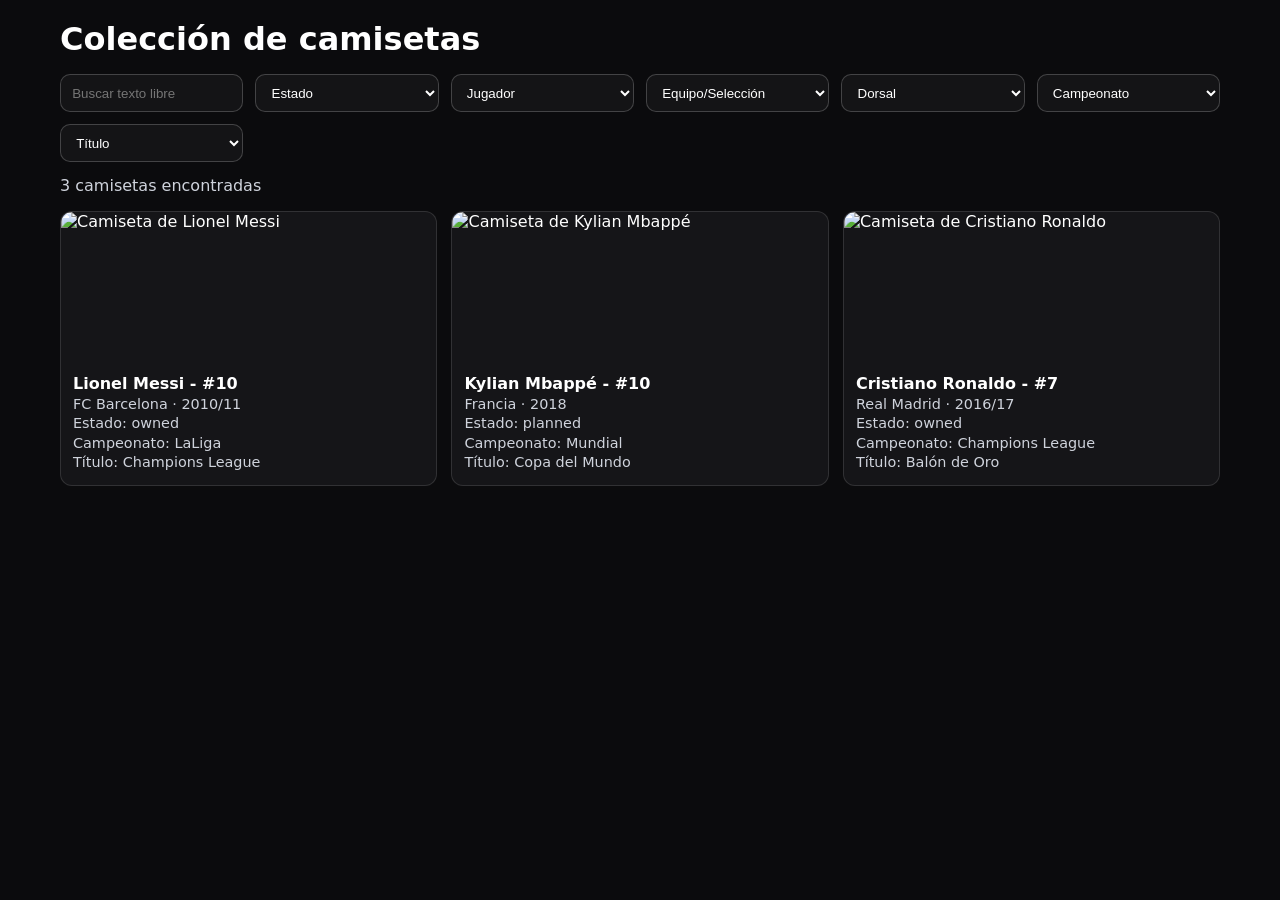
==== index.html @ ffc30d77 "Implementar filtros dinámicos de camisetas en la vista principal" ====
<!doctype html>
<html lang="es">
  <head>
    <meta charset="UTF-8" />
    <meta name="viewport" content="width=device-width, initial-scale=1.0" />
    <title>Colección de camisetas</title>
    <style>
      :root {
        color-scheme: dark;
      }

      * {
        box-sizing: border-box;
      }

      body {
        margin: 0;
        background: #0b0b0d;
        color: #fff;
        font-family: system-ui, -apple-system, BlinkMacSystemFont, "Segoe UI", sans-serif;
      }

      .container {
        max-width: 1200px;
        margin: 0 auto;
        padding: 1.25rem;
      }

      h1 {
        margin: 0 0 1rem;
      }

      .filters {
        display: grid;
        grid-template-columns: repeat(auto-fit, minmax(170px, 1fr));
        gap: 0.75rem;
        margin-bottom: 0.85rem;
      }

      input,
      select {
        width: 100%;
        border: 1px solid rgba(255, 255, 255, 0.2);
        border-radius: 10px;
        padding: 0.6rem 0.7rem;
        background: #141416;
        color: #fff;
      }

      .result-count {
        margin: 0 0 1rem;
        color: #cfd3dc;
      }

      .grid {
        display: grid;
        gap: 0.9rem;
        grid-template-columns: repeat(auto-fit, minmax(220px, 1fr));
      }

      .card {
        background: #151518;
        border: 1px solid rgba(255, 255, 255, 0.12);
        border-radius: 12px;
        overflow: hidden;
      }

      .card img {
        width: 100%;
        height: 150px;
        object-fit: cover;
        display: block;
      }

      .card-content {
        padding: 0.75rem;
      }

      .meta {
        margin: 0.2rem 0;
        color: #cfd3dc;
        font-size: 0.9rem;
      }
    </style>
  </head>
  <body>
    <main class="container">
      <h1>Colección de camisetas</h1>
      <section id="filters" class="filters" aria-label="Filtros de camisetas"></section>
      <p id="result-count" class="result-count">0 camisetas encontradas</p>
      <section id="cards-grid" class="grid" aria-live="polite"></section>
    </main>

    <script>
      const cards = [
        {
          id: "1",
          image: "https://images.unsplash.com/photo-1574629810360-7efbbe195018?auto=format&fit=crop&w=900&q=80",
          player: "Lionel Messi",
          team: "FC Barcelona",
          number: "10",
          championship: "LaLiga",
          title: "Champions League",
          status: "owned",
          season: "2010/11",
        },
        {
          id: "2",
          image: "https://images.unsplash.com/photo-1431324155629-1a6deb1dec8d?auto=format&fit=crop&w=900&q=80",
          player: "Kylian Mbappé",
          team: "Francia",
          number: "10",
          championship: "Mundial",
          title: "Copa del Mundo",
          status: "planned",
          season: "2018",
        },
        {
          id: "3",
          image: "https://images.unsplash.com/photo-1522778119026-d647f0596c20?auto=format&fit=crop&w=900&q=80",
          player: "Cristiano Ronaldo",
          team: "Real Madrid",
          number: "7",
          championship: "Champions League",
          title: "Balón de Oro",
          status: "owned",
          season: "2016/17",
        },
      ];

      const state = {
        filters: {
          query: "",
          status: "",
          player: "",
          team: "",
          number: "",
          championship: "",
          title: "",
        },
      };

      const filtersContainer = document.getElementById("filters");
      const cardsGrid = document.getElementById("cards-grid");
      const resultCount = document.getElementById("result-count");

      const uniqueOptions = (items, key) => [...new Set(items.map((item) => item[key]).filter(Boolean))].sort();

      const makeSelect = (id, label, options) => {
        const select = document.createElement("select");
        select.id = id;
        select.setAttribute("aria-label", label);
        select.innerHTML = `<option value="">${label}</option>${options
          .map((option) => `<option value="${option}">${option}</option>`)
          .join("")}`;
        return select;
      };

      const renderFilterControls = () => {
        filtersContainer.innerHTML = "";

        const searchInput = document.createElement("input");
        searchInput.type = "search";
        searchInput.id = "query-filter";
        searchInput.placeholder = "Buscar texto libre";
        searchInput.setAttribute("aria-label", "Buscar texto libre");
        filtersContainer.appendChild(searchInput);

        filtersContainer.appendChild(makeSelect("status-filter", "Estado", ["owned", "planned"]));
        filtersContainer.appendChild(makeSelect("player-filter", "Jugador", uniqueOptions(cards, "player")));
        filtersContainer.appendChild(makeSelect("team-filter", "Equipo/Selección", uniqueOptions(cards, "team")));
        filtersContainer.appendChild(makeSelect("number-filter", "Dorsal", uniqueOptions(cards, "number")));
        filtersContainer.appendChild(makeSelect("championship-filter", "Campeonato", uniqueOptions(cards, "championship")));
        filtersContainer.appendChild(makeSelect("title-filter", "Título", uniqueOptions(cards, "title")));

        const listeners = [
          ["query-filter", "query", "input"],
          ["status-filter", "status", "change"],
          ["player-filter", "player", "change"],
          ["team-filter", "team", "change"],
          ["number-filter", "number", "change"],
          ["championship-filter", "championship", "change"],
          ["title-filter", "title", "change"],
        ];

        listeners.forEach(([id, field, event]) => {
          document.getElementById(id).addEventListener(event, (e) => {
            state.filters[field] = e.target.value.trim();
            updateView();
          });
        });
      };

      const applyFilters = (allCards, filters) => {
        const query = filters.query.toLowerCase();

        return allCards.filter((card) => {
          const freeTextMatch =
            !query ||
            [card.player, card.team, card.number, card.championship, card.title, card.season]
              .join(" ")
              .toLowerCase()
              .includes(query);

          return (
            freeTextMatch &&
            (!filters.status || card.status === filters.status) &&
            (!filters.player || card.player === filters.player) &&
            (!filters.team || card.team === filters.team) &&
            (!filters.number || card.number === filters.number) &&
            (!filters.championship || card.championship === filters.championship) &&
            (!filters.title || card.title === filters.title)
          );
        });
      };

      const renderCards = (items) => {
        cardsGrid.innerHTML = items
          .map(
            (card) => `
            <article class="card">
              <img src="${card.image}" alt="Camiseta de ${card.player}" loading="lazy" />
              <div class="card-content">
                <strong>${card.player} - #${card.number}</strong>
                <p class="meta">${card.team} · ${card.season}</p>
                <p class="meta">Estado: ${card.status}</p>
                <p class="meta">Campeonato: ${card.championship}</p>
                <p class="meta">Título: ${card.title}</p>
              </div>
            </article>
          `
          )
          .join("");
      };

      const updateView = () => {
        const filtered = applyFilters(cards, state.filters);
        renderCards(filtered);
        resultCount.textContent = `${filtered.length} camisetas encontradas`;
      };

      renderFilterControls();
      updateView();
    </script>
  </body>
</html>
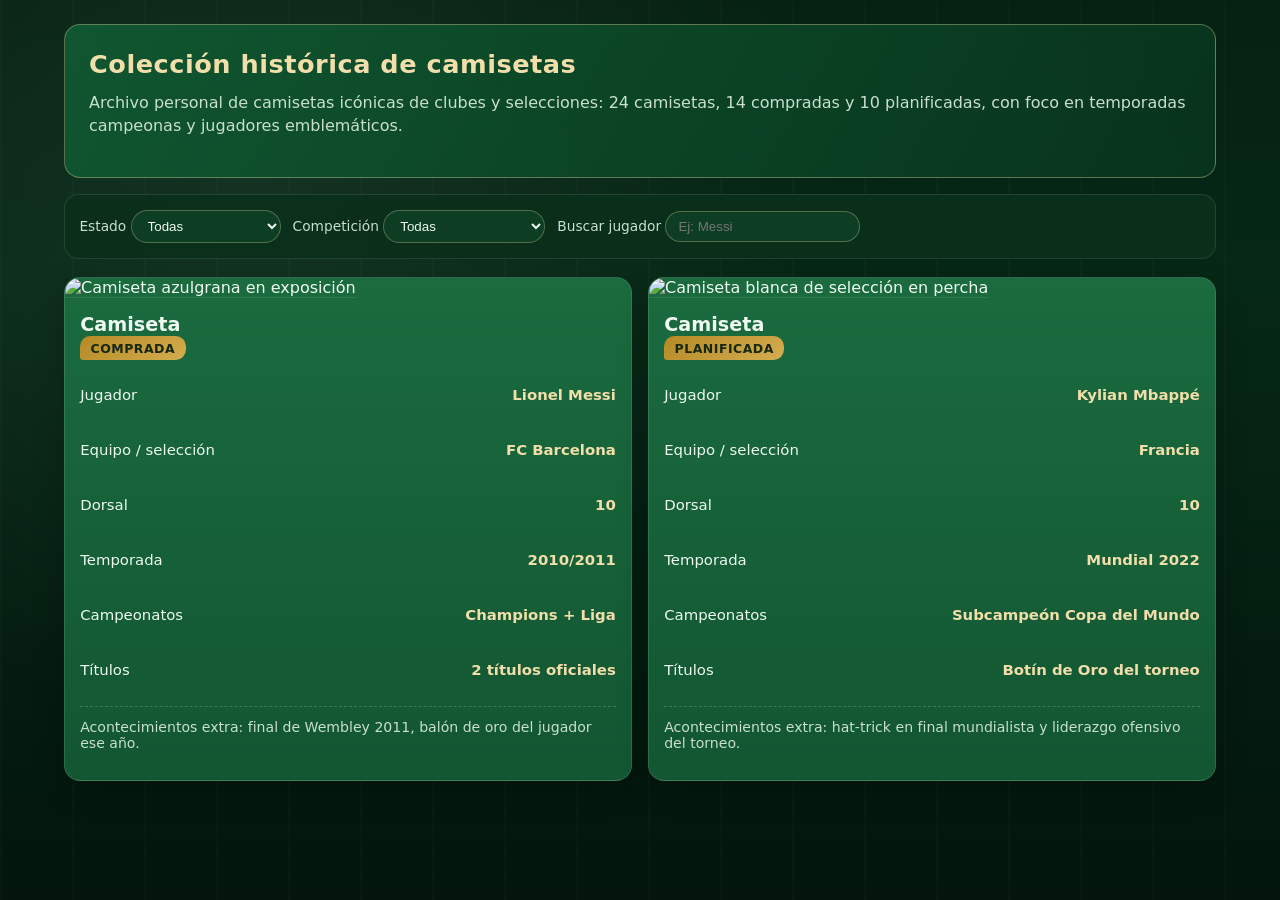
==== commit aa87abeb: "Merge branch 'main' into codex/add-filter-state-and-functionality" ====
--- a/index.html
+++ b/index.html
@@ -7,6 +7,14 @@
     <style>
       :root {
         color-scheme: dark;
+        --bg: #062816;
+        --bg-soft: #0d3d23;
+        --card: #125632;
+        --card-soft: #1b6b3f;
+        --text: #eefaf2;
+        --muted: #c9dfcf;
+        --gold: #d4ad4f;
+        --gold-soft: #f1deaa;
       }
 
       * {
@@ -15,232 +23,217 @@
 
       body {
         margin: 0;
-        background: #0b0b0d;
-        color: #fff;
-        font-family: system-ui, -apple-system, BlinkMacSystemFont, "Segoe UI", sans-serif;
-      }
-
-      .container {
+        min-height: 100vh;
+        font-family: "Segoe UI", system-ui, sans-serif;
+        color: var(--text);
+        background:
+          radial-gradient(circle at 20% 20%, rgba(255, 255, 255, 0.06), transparent 45%),
+          repeating-linear-gradient(
+            90deg,
+            rgba(255, 255, 255, 0.02),
+            rgba(255, 255, 255, 0.02) 2px,
+            transparent 2px,
+            transparent 72px
+          ),
+          linear-gradient(180deg, #052112 0%, var(--bg) 32%, #03150c 100%);
+      }
+
+      .app {
         max-width: 1200px;
         margin: 0 auto;
-        padding: 1.25rem;
+        padding: 1.5rem;
+      }
+
+      .app-header {
+        background: linear-gradient(120deg, rgba(16, 90, 50, 0.92), rgba(8, 52, 28, 0.95));
+        border: 1px solid rgba(241, 222, 170, 0.35);
+        border-radius: 1rem;
+        padding: 1.5rem;
+        margin-bottom: 1rem;
       }
 
       h1 {
-        margin: 0 0 1rem;
+        margin: 0;
+        font-size: clamp(1.5rem, 2vw, 2.1rem);
+        color: var(--gold-soft);
+        letter-spacing: 0.02em;
+      }
+
+      .resume {
+        margin-top: 0.75rem;
+        color: var(--muted);
+        line-height: 1.45;
       }
 
       .filters {
+        display: flex;
+        flex-wrap: wrap;
+        gap: 0.75rem;
+        align-items: center;
+        background: rgba(10, 47, 27, 0.92);
+        border: 1px solid rgba(255, 255, 255, 0.1);
+        border-radius: 0.9rem;
+        padding: 0.9rem;
+        margin-bottom: 1.15rem;
+      }
+
+      .filters label {
+        font-size: 0.86rem;
+        color: var(--muted);
+      }
+
+      .filters select,
+      .filters input {
+        border: 1px solid rgba(241, 222, 170, 0.3);
+        background: var(--bg-soft);
+        color: var(--text);
+        border-radius: 999px;
+        padding: 0.45rem 0.75rem;
+        min-width: 150px;
+      }
+
+      .cards {
         display: grid;
-        grid-template-columns: repeat(auto-fit, minmax(170px, 1fr));
-        gap: 0.75rem;
-        margin-bottom: 0.85rem;
-      }
-
-      input,
-      select {
-        width: 100%;
-        border: 1px solid rgba(255, 255, 255, 0.2);
-        border-radius: 10px;
-        padding: 0.6rem 0.7rem;
-        background: #141416;
-        color: #fff;
-      }
-
-      .result-count {
-        margin: 0 0 1rem;
-        color: #cfd3dc;
-      }
-
-      .grid {
-        display: grid;
-        gap: 0.9rem;
-        grid-template-columns: repeat(auto-fit, minmax(220px, 1fr));
+        gap: 1rem;
+        grid-template-columns: repeat(auto-fit, minmax(260px, 1fr));
       }
 
       .card {
-        background: #151518;
+        background: linear-gradient(180deg, var(--card-soft), var(--card));
         border: 1px solid rgba(255, 255, 255, 0.12);
-        border-radius: 12px;
+        border-radius: 1rem;
         overflow: hidden;
+        box-shadow: 0 10px 30px rgba(0, 0, 0, 0.22);
       }
 
       .card img {
         width: 100%;
-        height: 150px;
+        aspect-ratio: 4 / 3;
         object-fit: cover;
-        display: block;
-      }
-
-      .card-content {
-        padding: 0.75rem;
+        border-bottom: 1px solid rgba(255, 255, 255, 0.1);
+      }
+
+      .card-body {
+        padding: 0.95rem;
+      }
+
+      .card h2 {
+        margin: 0;
+        font-size: 1.2rem;
       }
 
       .meta {
-        margin: 0.2rem 0;
-        color: #cfd3dc;
-        font-size: 0.9rem;
+        margin-top: 0.7rem;
+        display: grid;
+        gap: 0.45rem;
+      }
+
+      .line {
+        display: flex;
+        justify-content: space-between;
+        gap: 0.8rem;
+        font-size: 0.93rem;
+      }
+
+      .line strong {
+        color: var(--gold-soft);
+        font-weight: 700;
+      }
+
+      .shield {
+        display: inline-block;
+        padding: 0.28rem 0.65rem;
+        border-radius: 0.65rem 0.65rem 0.65rem 0.2rem;
+        background: linear-gradient(145deg, #b58a26, var(--gold));
+        color: #162712;
+        font-size: 0.78rem;
+        font-weight: 700;
+        text-transform: uppercase;
+        letter-spacing: 0.04em;
+      }
+
+      .events {
+        margin-top: 0.8rem;
+        padding-top: 0.7rem;
+        border-top: 1px dashed rgba(255, 255, 255, 0.18);
+        color: var(--muted);
+        font-size: 0.88rem;
       }
     </style>
   </head>
   <body>
-    <main class="container">
-      <h1>Colección de camisetas</h1>
-      <section id="filters" class="filters" aria-label="Filtros de camisetas"></section>
-      <p id="result-count" class="result-count">0 camisetas encontradas</p>
-      <section id="cards-grid" class="grid" aria-live="polite"></section>
+    <main class="app" aria-label="Aplicación de colección de camisetas">
+      <header class="app-header">
+        <h1>Colección histórica de camisetas</h1>
+        <p class="resume">
+          Archivo personal de camisetas icónicas de clubes y selecciones: 24 camisetas, 14 compradas y 10 planificadas,
+          con foco en temporadas campeonas y jugadores emblemáticos.
+        </p>
+      </header>
+
+      <section class="filters" aria-label="Barra de filtros de camisetas">
+        <label>
+          Estado
+          <select aria-label="Filtrar por estado de compra">
+            <option>Todas</option>
+            <option>Comprada</option>
+            <option>Planificada</option>
+          </select>
+        </label>
+        <label>
+          Competición
+          <select aria-label="Filtrar por competición">
+            <option>Todas</option>
+            <option>Champions League</option>
+            <option>Copa del Mundo</option>
+            <option>Liga local</option>
+          </select>
+        </label>
+        <label>
+          Buscar jugador
+          <input type="search" placeholder="Ej: Messi" aria-label="Buscar camiseta por jugador" />
+        </label>
+      </section>
+
+      <section class="cards" aria-label="Grid de tarjetas de camisetas">
+        <article class="card" aria-label="Tarjeta de camiseta de Lionel Messi">
+          <img src="https://images.unsplash.com/photo-1517466787929-bc90951d0974?auto=format&fit=crop&w=1200&q=80" alt="Camiseta azulgrana en exposición" />
+          <div class="card-body">
+            <header>
+              <h2>Camiseta</h2>
+              <span class="shield">Comprada</span>
+            </header>
+            <div class="meta">
+              <p class="line"><span>Jugador</span><strong>Lionel Messi</strong></p>
+              <p class="line"><span>Equipo / selección</span><strong>FC Barcelona</strong></p>
+              <p class="line"><span>Dorsal</span><strong>10</strong></p>
+              <p class="line"><span>Temporada</span><strong>2010/2011</strong></p>
+              <p class="line"><span>Campeonatos</span><strong>Champions + Liga</strong></p>
+              <p class="line"><span>Títulos</span><strong>2 títulos oficiales</strong></p>
+            </div>
+            <p class="events">Acontecimientos extra: final de Wembley 2011, balón de oro del jugador ese año.</p>
+          </div>
+        </article>
+
+        <article class="card" aria-label="Tarjeta de camiseta de Kylian Mbappé">
+          <img src="https://images.unsplash.com/photo-1552667466-07770ae110d0?auto=format&fit=crop&w=1200&q=80" alt="Camiseta blanca de selección en percha" />
+          <div class="card-body">
+            <header>
+              <h2>Camiseta</h2>
+              <span class="shield">Planificada</span>
+            </header>
+            <div class="meta">
+              <p class="line"><span>Jugador</span><strong>Kylian Mbappé</strong></p>
+              <p class="line"><span>Equipo / selección</span><strong>Francia</strong></p>
+              <p class="line"><span>Dorsal</span><strong>10</strong></p>
+              <p class="line"><span>Temporada</span><strong>Mundial 2022</strong></p>
+              <p class="line"><span>Campeonatos</span><strong>Subcampeón Copa del Mundo</strong></p>
+              <p class="line"><span>Títulos</span><strong>Botín de Oro del torneo</strong></p>
+            </div>
+            <p class="events">Acontecimientos extra: hat-trick en final mundialista y liderazgo ofensivo del torneo.</p>
+          </div>
+        </article>
+      </section>
     </main>
-
-    <script>
-      const cards = [
-        {
-          id: "1",
-          image: "https://images.unsplash.com/photo-1574629810360-7efbbe195018?auto=format&fit=crop&w=900&q=80",
-          player: "Lionel Messi",
-          team: "FC Barcelona",
-          number: "10",
-          championship: "LaLiga",
-          title: "Champions League",
-          status: "owned",
-          season: "2010/11",
-        },
-        {
-          id: "2",
-          image: "https://images.unsplash.com/photo-1431324155629-1a6deb1dec8d?auto=format&fit=crop&w=900&q=80",
-          player: "Kylian Mbappé",
-          team: "Francia",
-          number: "10",
-          championship: "Mundial",
-          title: "Copa del Mundo",
-          status: "planned",
-          season: "2018",
-        },
-        {
-          id: "3",
-          image: "https://images.unsplash.com/photo-1522778119026-d647f0596c20?auto=format&fit=crop&w=900&q=80",
-          player: "Cristiano Ronaldo",
-          team: "Real Madrid",
-          number: "7",
-          championship: "Champions League",
-          title: "Balón de Oro",
-          status: "owned",
-          season: "2016/17",
-        },
-      ];
-
-      const state = {
-        filters: {
-          query: "",
-          status: "",
-          player: "",
-          team: "",
-          number: "",
-          championship: "",
-          title: "",
-        },
-      };
-
-      const filtersContainer = document.getElementById("filters");
-      const cardsGrid = document.getElementById("cards-grid");
-      const resultCount = document.getElementById("result-count");
-
-      const uniqueOptions = (items, key) => [...new Set(items.map((item) => item[key]).filter(Boolean))].sort();
-
-      const makeSelect = (id, label, options) => {
-        const select = document.createElement("select");
-        select.id = id;
-        select.setAttribute("aria-label", label);
-        select.innerHTML = `<option value="">${label}</option>${options
-          .map((option) => `<option value="${option}">${option}</option>`)
-          .join("")}`;
-        return select;
-      };
-
-      const renderFilterControls = () => {
-        filtersContainer.innerHTML = "";
-
-        const searchInput = document.createElement("input");
-        searchInput.type = "search";
-        searchInput.id = "query-filter";
-        searchInput.placeholder = "Buscar texto libre";
-        searchInput.setAttribute("aria-label", "Buscar texto libre");
-        filtersContainer.appendChild(searchInput);
-
-        filtersContainer.appendChild(makeSelect("status-filter", "Estado", ["owned", "planned"]));
-        filtersContainer.appendChild(makeSelect("player-filter", "Jugador", uniqueOptions(cards, "player")));
-        filtersContainer.appendChild(makeSelect("team-filter", "Equipo/Selección", uniqueOptions(cards, "team")));
-        filtersContainer.appendChild(makeSelect("number-filter", "Dorsal", uniqueOptions(cards, "number")));
-        filtersContainer.appendChild(makeSelect("championship-filter", "Campeonato", uniqueOptions(cards, "championship")));
-        filtersContainer.appendChild(makeSelect("title-filter", "Título", uniqueOptions(cards, "title")));
-
-        const listeners = [
-          ["query-filter", "query", "input"],
-          ["status-filter", "status", "change"],
-          ["player-filter", "player", "change"],
-          ["team-filter", "team", "change"],
-          ["number-filter", "number", "change"],
-          ["championship-filter", "championship", "change"],
-          ["title-filter", "title", "change"],
-        ];
-
-        listeners.forEach(([id, field, event]) => {
-          document.getElementById(id).addEventListener(event, (e) => {
-            state.filters[field] = e.target.value.trim();
-            updateView();
-          });
-        });
-      };
-
-      const applyFilters = (allCards, filters) => {
-        const query = filters.query.toLowerCase();
-
-        return allCards.filter((card) => {
-          const freeTextMatch =
-            !query ||
-            [card.player, card.team, card.number, card.championship, card.title, card.season]
-              .join(" ")
-              .toLowerCase()
-              .includes(query);
-
-          return (
-            freeTextMatch &&
-            (!filters.status || card.status === filters.status) &&
-            (!filters.player || card.player === filters.player) &&
-            (!filters.team || card.team === filters.team) &&
-            (!filters.number || card.number === filters.number) &&
-            (!filters.championship || card.championship === filters.championship) &&
-            (!filters.title || card.title === filters.title)
-          );
-        });
-      };
-
-      const renderCards = (items) => {
-        cardsGrid.innerHTML = items
-          .map(
-            (card) => `
-            <article class="card">
-              <img src="${card.image}" alt="Camiseta de ${card.player}" loading="lazy" />
-              <div class="card-content">
-                <strong>${card.player} - #${card.number}</strong>
-                <p class="meta">${card.team} · ${card.season}</p>
-                <p class="meta">Estado: ${card.status}</p>
-                <p class="meta">Campeonato: ${card.championship}</p>
-                <p class="meta">Título: ${card.title}</p>
-              </div>
-            </article>
-          `
-          )
-          .join("");
-      };
-
-      const updateView = () => {
-        const filtered = applyFilters(cards, state.filters);
-        renderCards(filtered);
-        resultCount.textContent = `${filtered.length} camisetas encontradas`;
-      };
-
-      renderFilterControls();
-      updateView();
-    </script>
   </body>
 </html>
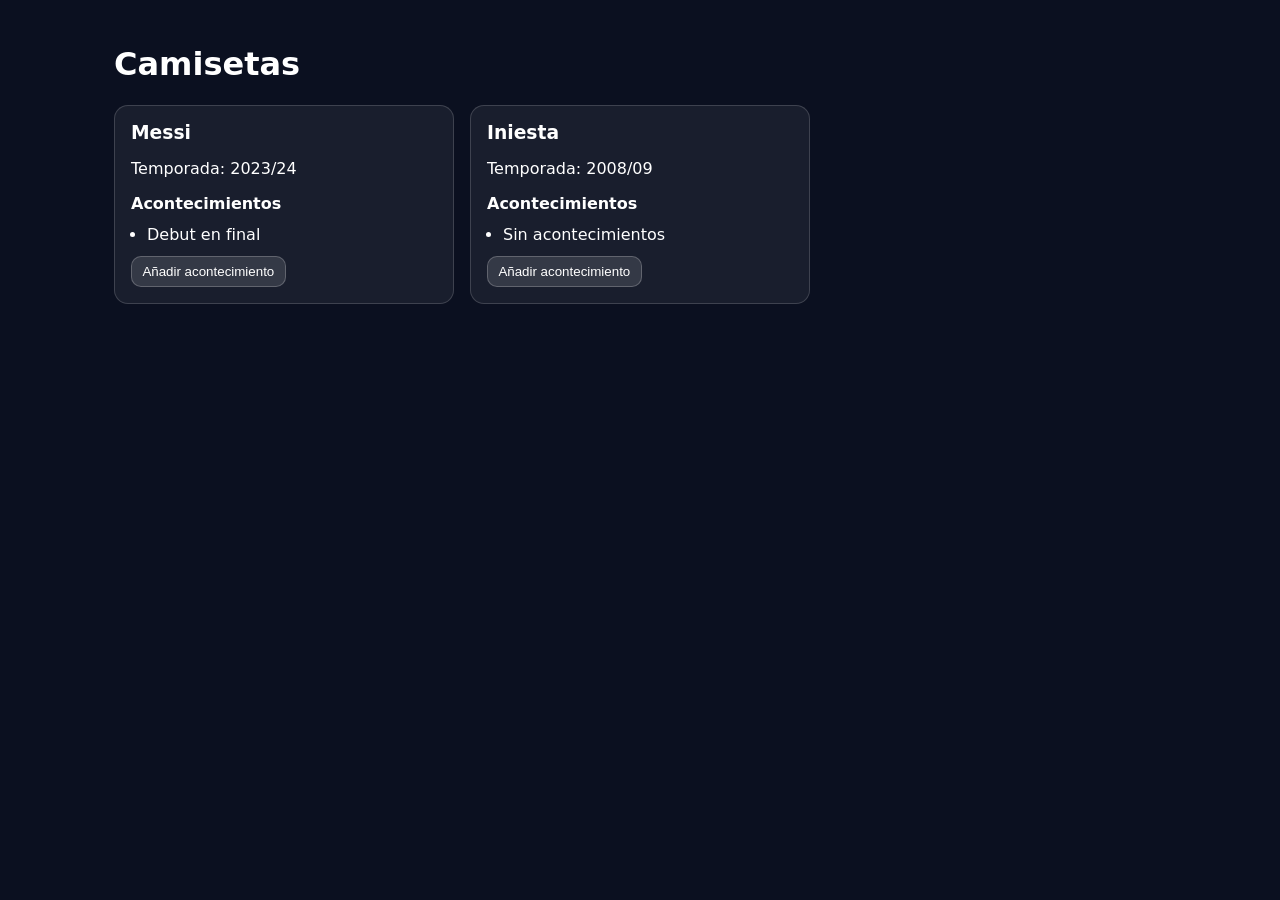
==== commit ce6eb723: "Agregar alta inline de acontecimientos por camiseta" ====
--- a/index.html
+++ b/index.html
@@ -3,237 +3,172 @@
   <head>
     <meta charset="UTF-8" />
     <meta name="viewport" content="width=device-width, initial-scale=1.0" />
-    <title>Colección de camisetas</title>
+    <title>Casacas</title>
     <style>
-      :root {
-        color-scheme: dark;
-        --bg: #062816;
-        --bg-soft: #0d3d23;
-        --card: #125632;
-        --card-soft: #1b6b3f;
-        --text: #eefaf2;
-        --muted: #c9dfcf;
-        --gold: #d4ad4f;
-        --gold-soft: #f1deaa;
-      }
-
-      * {
-        box-sizing: border-box;
-      }
-
+      :root { color-scheme: dark; }
+      * { box-sizing: border-box; }
       body {
         margin: 0;
-        min-height: 100vh;
-        font-family: "Segoe UI", system-ui, sans-serif;
-        color: var(--text);
-        background:
-          radial-gradient(circle at 20% 20%, rgba(255, 255, 255, 0.06), transparent 45%),
-          repeating-linear-gradient(
-            90deg,
-            rgba(255, 255, 255, 0.02),
-            rgba(255, 255, 255, 0.02) 2px,
-            transparent 2px,
-            transparent 72px
-          ),
-          linear-gradient(180deg, #052112 0%, var(--bg) 32%, #03150c 100%);
+        background: #0b1020;
+        color: #fff;
+        font-family: system-ui, -apple-system, BlinkMacSystemFont, "Segoe UI", sans-serif;
       }
-
-      .app {
-        max-width: 1200px;
-        margin: 0 auto;
-        padding: 1.5rem;
+      main { max-width: 1100px; margin: 0 auto; padding: 1.5rem; }
+      .grid { display: grid; grid-template-columns: repeat(auto-fill, minmax(260px, 1fr)); gap: 1rem; }
+      .shirt-card {
+        background: rgba(255,255,255,0.06);
+        border: 1px solid rgba(255,255,255,0.16);
+        border-radius: 14px;
+        padding: 1rem;
       }
-
-      .app-header {
-        background: linear-gradient(120deg, rgba(16, 90, 50, 0.92), rgba(8, 52, 28, 0.95));
-        border: 1px solid rgba(241, 222, 170, 0.35);
-        border-radius: 1rem;
-        padding: 1.5rem;
-        margin-bottom: 1rem;
+      .shirt-card h3 { margin: 0 0 0.25rem; }
+      .shirt-events { margin: 0.75rem 0; padding-left: 1rem; }
+      button, input {
+        border: 1px solid rgba(255,255,255,0.22);
+        border-radius: 10px;
+        background: rgba(255,255,255,0.12);
+        color: #fff;
+        padding: 0.45rem 0.65rem;
       }
-
-      h1 {
-        margin: 0;
-        font-size: clamp(1.5rem, 2vw, 2.1rem);
-        color: var(--gold-soft);
-        letter-spacing: 0.02em;
-      }
-
-      .resume {
-        margin-top: 0.75rem;
-        color: var(--muted);
-        line-height: 1.45;
-      }
-
-      .filters {
-        display: flex;
-        flex-wrap: wrap;
-        gap: 0.75rem;
-        align-items: center;
-        background: rgba(10, 47, 27, 0.92);
-        border: 1px solid rgba(255, 255, 255, 0.1);
-        border-radius: 0.9rem;
-        padding: 0.9rem;
-        margin-bottom: 1.15rem;
-      }
-
-      .filters label {
-        font-size: 0.86rem;
-        color: var(--muted);
-      }
-
-      .filters select,
-      .filters input {
-        border: 1px solid rgba(241, 222, 170, 0.3);
-        background: var(--bg-soft);
-        color: var(--text);
-        border-radius: 999px;
-        padding: 0.45rem 0.75rem;
-        min-width: 150px;
-      }
-
-      .cards {
-        display: grid;
-        gap: 1rem;
-        grid-template-columns: repeat(auto-fit, minmax(260px, 1fr));
-      }
-
-      .card {
-        background: linear-gradient(180deg, var(--card-soft), var(--card));
-        border: 1px solid rgba(255, 255, 255, 0.12);
-        border-radius: 1rem;
-        overflow: hidden;
-        box-shadow: 0 10px 30px rgba(0, 0, 0, 0.22);
-      }
-
-      .card img {
-        width: 100%;
-        aspect-ratio: 4 / 3;
-        object-fit: cover;
-        border-bottom: 1px solid rgba(255, 255, 255, 0.1);
-      }
-
-      .card-body {
-        padding: 0.95rem;
-      }
-
-      .card h2 {
-        margin: 0;
-        font-size: 1.2rem;
-      }
-
-      .meta {
-        margin-top: 0.7rem;
-        display: grid;
-        gap: 0.45rem;
-      }
-
-      .line {
-        display: flex;
-        justify-content: space-between;
-        gap: 0.8rem;
-        font-size: 0.93rem;
-      }
-
-      .line strong {
-        color: var(--gold-soft);
-        font-weight: 700;
-      }
-
-      .shield {
-        display: inline-block;
-        padding: 0.28rem 0.65rem;
-        border-radius: 0.65rem 0.65rem 0.65rem 0.2rem;
-        background: linear-gradient(145deg, #b58a26, var(--gold));
-        color: #162712;
-        font-size: 0.78rem;
-        font-weight: 700;
-        text-transform: uppercase;
-        letter-spacing: 0.04em;
-      }
-
-      .events {
-        margin-top: 0.8rem;
-        padding-top: 0.7rem;
-        border-top: 1px dashed rgba(255, 255, 255, 0.18);
-        color: var(--muted);
-        font-size: 0.88rem;
-      }
+      .inline-form { margin-top: 0.65rem; display: flex; flex-direction: column; gap: 0.45rem; }
+      .actions { display: flex; gap: 0.45rem; }
+      .error { color: #ff8f8f; min-height: 1.1em; margin: 0; font-size: 0.9rem; }
     </style>
   </head>
   <body>
-    <main class="app" aria-label="Aplicación de colección de camisetas">
-      <header class="app-header">
-        <h1>Colección histórica de camisetas</h1>
-        <p class="resume">
-          Archivo personal de camisetas icónicas de clubes y selecciones: 24 camisetas, 14 compradas y 10 planificadas,
-          con foco en temporadas campeonas y jugadores emblemáticos.
-        </p>
-      </header>
+    <main>
+      <h1>Camisetas</h1>
+      <div id="shirts-list" class="grid" aria-live="polite"></div>
+    </main>
 
-      <section class="filters" aria-label="Barra de filtros de camisetas">
-        <label>
-          Estado
-          <select aria-label="Filtrar por estado de compra">
-            <option>Todas</option>
-            <option>Comprada</option>
-            <option>Planificada</option>
-          </select>
-        </label>
-        <label>
-          Competición
-          <select aria-label="Filtrar por competición">
-            <option>Todas</option>
-            <option>Champions League</option>
-            <option>Copa del Mundo</option>
-            <option>Liga local</option>
-          </select>
-        </label>
-        <label>
-          Buscar jugador
-          <input type="search" placeholder="Ej: Messi" aria-label="Buscar camiseta por jugador" />
-        </label>
-      </section>
+    <script>
+      const schema = {
+        shirts: [
+          { id: "shirt-1", season: "2023/24", player: "Messi", extraEventIds: ["event-1"] },
+          { id: "shirt-2", season: "2008/09", player: "Iniesta", extraEventIds: [] },
+        ],
+        events: [{ id: "event-1", name: "Debut en final" }],
+      };
 
-      <section class="cards" aria-label="Grid de tarjetas de camisetas">
-        <article class="card" aria-label="Tarjeta de camiseta de Lionel Messi">
-          <img src="https://images.unsplash.com/photo-1517466787929-bc90951d0974?auto=format&fit=crop&w=1200&q=80" alt="Camiseta azulgrana en exposición" />
-          <div class="card-body">
-            <header>
-              <h2>Camiseta</h2>
-              <span class="shield">Comprada</span>
-            </header>
-            <div class="meta">
-              <p class="line"><span>Jugador</span><strong>Lionel Messi</strong></p>
-              <p class="line"><span>Equipo / selección</span><strong>FC Barcelona</strong></p>
-              <p class="line"><span>Dorsal</span><strong>10</strong></p>
-              <p class="line"><span>Temporada</span><strong>2010/2011</strong></p>
-              <p class="line"><span>Campeonatos</span><strong>Champions + Liga</strong></p>
-              <p class="line"><span>Títulos</span><strong>2 títulos oficiales</strong></p>
-            </div>
-            <p class="events">Acontecimientos extra: final de Wembley 2011, balón de oro del jugador ese año.</p>
-          </div>
-        </article>
+      const uiStateByShirt = {};
+      const shirtsList = document.getElementById("shirts-list");
 
-        <article class="card" aria-label="Tarjeta de camiseta de Kylian Mbappé">
-          <img src="https://images.unsplash.com/photo-1552667466-07770ae110d0?auto=format&fit=crop&w=1200&q=80" alt="Camiseta blanca de selección en percha" />
-          <div class="card-body">
-            <header>
-              <h2>Camiseta</h2>
-              <span class="shield">Planificada</span>
-            </header>
-            <div class="meta">
-              <p class="line"><span>Jugador</span><strong>Kylian Mbappé</strong></p>
-              <p class="line"><span>Equipo / selección</span><strong>Francia</strong></p>
-              <p class="line"><span>Dorsal</span><strong>10</strong></p>
-              <p class="line"><span>Temporada</span><strong>Mundial 2022</strong></p>
-              <p class="line"><span>Campeonatos</span><strong>Subcampeón Copa del Mundo</strong></p>
-              <p class="line"><span>Títulos</span><strong>Botín de Oro del torneo</strong></p>
-            </div>
-            <p class="events">Acontecimientos extra: hat-trick en final mundialista y liderazgo ofensivo del torneo.</p>
-          </div>
-        </article>
-      </section>
-    </main>
+      const createUniqueEventId = () => {
+        if (typeof crypto !== "undefined" && crypto.randomUUID) {
+          return `event-${crypto.randomUUID()}`;
+        }
+        return `event-${Date.now()}-${Math.floor(Math.random() * 1_000_000)}`;
+      };
+
+      const getEventsForShirt = (shirt) =>
+        shirt.extraEventIds
+          .map((eventId) => schema.events.find((event) => event.id === eventId))
+          .filter(Boolean);
+
+      const renderShirtCard = (shirtId) => {
+        const shirt = schema.shirts.find((item) => item.id === shirtId);
+        if (!shirt) return;
+
+        const state = uiStateByShirt[shirt.id] ?? { formOpen: false, error: "" };
+        uiStateByShirt[shirt.id] = state;
+
+        const currentCard = shirtsList.querySelector(`[data-shirt-id="${shirt.id}"]`);
+        const card = document.createElement("article");
+        card.className = "shirt-card";
+        card.dataset.shirtId = shirt.id;
+
+        const events = getEventsForShirt(shirt);
+        card.innerHTML = `
+          <h3>${shirt.player}</h3>
+          <p>Temporada: ${shirt.season}</p>
+          <strong>Acontecimientos</strong>
+          <ul class="shirt-events">
+            ${events.length ? events.map((event) => `<li>${event.name}</li>`).join("") : "<li>Sin acontecimientos</li>"}
+          </ul>
+          <button type="button" data-action="open-form">Añadir acontecimiento</button>
+          ${state.formOpen
+            ? `<form class="inline-form" data-action="add-event-form">
+                <input name="eventName" type="text" placeholder="Nombre del acontecimiento" autocomplete="off" />
+                <div class="actions">
+                  <button type="submit">Guardar</button>
+                  <button type="button" data-action="cancel-form">Cancelar</button>
+                </div>
+                <p class="error">${state.error || ""}</p>
+              </form>`
+            : ""}
+        `;
+
+        if (currentCard) {
+          currentCard.replaceWith(card);
+        } else {
+          shirtsList.appendChild(card);
+        }
+      };
+
+      const renderAllShirts = () => {
+        shirtsList.innerHTML = "";
+        schema.shirts.forEach((shirt) => renderShirtCard(shirt.id));
+      };
+
+      shirtsList.addEventListener("click", (event) => {
+        const card = event.target.closest(".shirt-card");
+        if (!card) return;
+
+        const shirtId = card.dataset.shirtId;
+        const state = uiStateByShirt[shirtId] ?? { formOpen: false, error: "" };
+        uiStateByShirt[shirtId] = state;
+
+        const action = event.target.dataset.action;
+        if (action === "open-form") {
+          state.formOpen = true;
+          state.error = "";
+          renderShirtCard(shirtId);
+        }
+
+        if (action === "cancel-form") {
+          state.formOpen = false;
+          state.error = "";
+          renderShirtCard(shirtId);
+        }
+      });
+
+      shirtsList.addEventListener("submit", (event) => {
+        event.preventDefault();
+        const form = event.target;
+        if (form.dataset.action !== "add-event-form") return;
+
+        const card = form.closest(".shirt-card");
+        const shirtId = card.dataset.shirtId;
+        const shirt = schema.shirts.find((item) => item.id === shirtId);
+        const state = uiStateByShirt[shirtId];
+        const rawName = form.eventName.value;
+        const eventName = rawName.trim();
+
+        if (!eventName) {
+          state.error = "El nombre es obligatorio.";
+          renderShirtCard(shirtId);
+          return;
+        }
+
+        const duplicate = getEventsForShirt(shirt)
+          .some((shirtEvent) => shirtEvent.name.toLowerCase() === eventName.toLowerCase());
+
+        if (duplicate) {
+          state.error = "Este acontecimiento ya existe para esta camiseta.";
+          renderShirtCard(shirtId);
+          return;
+        }
+
+        const newEvent = { id: createUniqueEventId(), name: eventName };
+        schema.events.push(newEvent);
+        shirt.extraEventIds.push(newEvent.id);
+
+        state.formOpen = false;
+        state.error = "";
+        renderShirtCard(shirtId);
+      });
+
+      renderAllShirts();
+    </script>
   </body>
 </html>
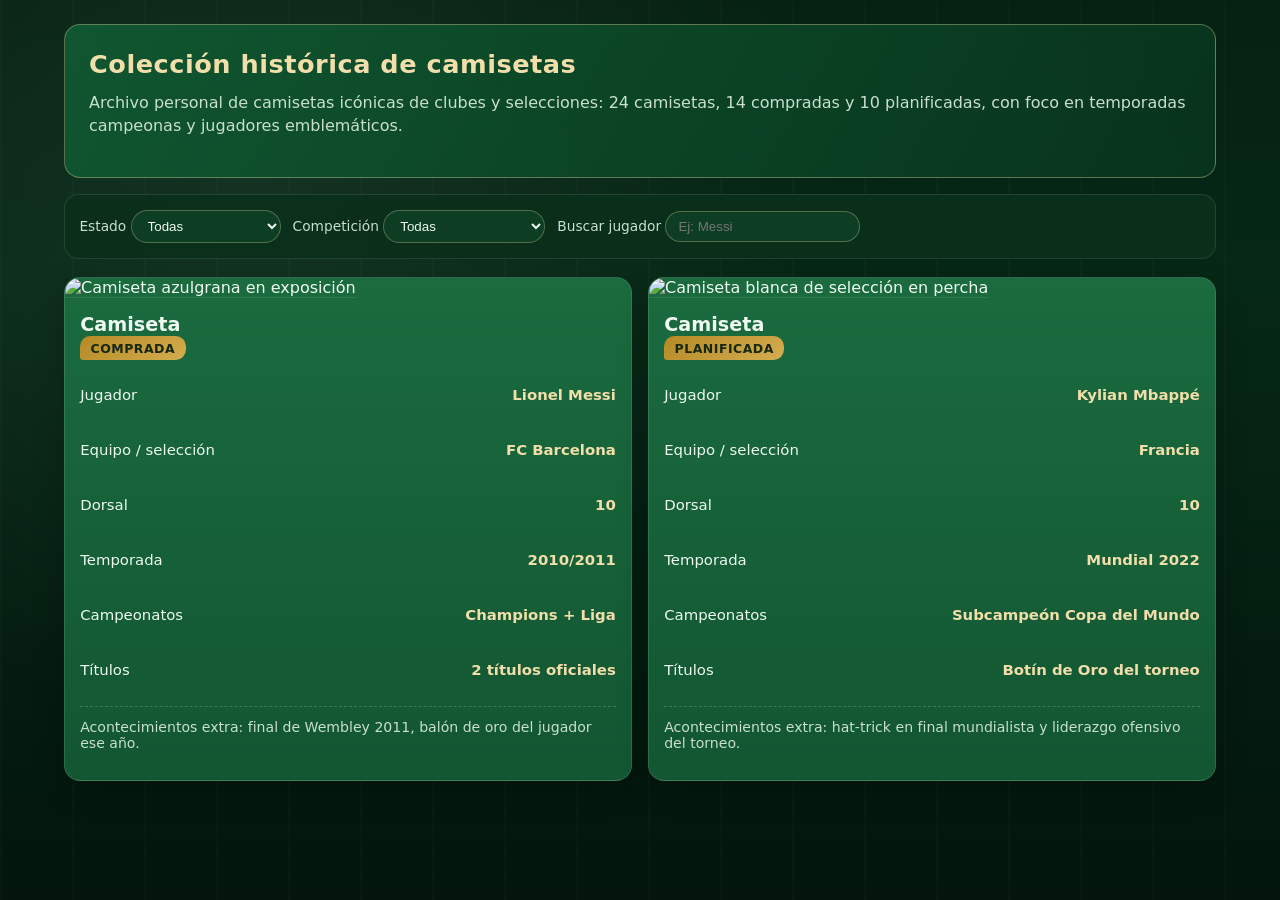
==== commit c718b582: "Merge branch 'main' into codex/add-event-button-to-shirt-card" ====
--- a/index.html
+++ b/index.html
@@ -3,32 +3,161 @@
   <head>
     <meta charset="UTF-8" />
     <meta name="viewport" content="width=device-width, initial-scale=1.0" />
-    <title>Casacas</title>
+    <title>Colección de camisetas</title>
     <style>
-      :root { color-scheme: dark; }
-      * { box-sizing: border-box; }
+      :root {
+        color-scheme: dark;
+        --bg: #062816;
+        --bg-soft: #0d3d23;
+        --card: #125632;
+        --card-soft: #1b6b3f;
+        --text: #eefaf2;
+        --muted: #c9dfcf;
+        --gold: #d4ad4f;
+        --gold-soft: #f1deaa;
+      }
+
+      * {
+        box-sizing: border-box;
+      }
+
       body {
         margin: 0;
-        background: #0b1020;
-        color: #fff;
-        font-family: system-ui, -apple-system, BlinkMacSystemFont, "Segoe UI", sans-serif;
-      }
-      main { max-width: 1100px; margin: 0 auto; padding: 1.5rem; }
-      .grid { display: grid; grid-template-columns: repeat(auto-fill, minmax(260px, 1fr)); gap: 1rem; }
-      .shirt-card {
-        background: rgba(255,255,255,0.06);
-        border: 1px solid rgba(255,255,255,0.16);
-        border-radius: 14px;
-        padding: 1rem;
-      }
-      .shirt-card h3 { margin: 0 0 0.25rem; }
-      .shirt-events { margin: 0.75rem 0; padding-left: 1rem; }
-      button, input {
-        border: 1px solid rgba(255,255,255,0.22);
-        border-radius: 10px;
-        background: rgba(255,255,255,0.12);
-        color: #fff;
-        padding: 0.45rem 0.65rem;
+        min-height: 100vh;
+        font-family: "Segoe UI", system-ui, sans-serif;
+        color: var(--text);
+        background:
+          radial-gradient(circle at 20% 20%, rgba(255, 255, 255, 0.06), transparent 45%),
+          repeating-linear-gradient(
+            90deg,
+            rgba(255, 255, 255, 0.02),
+            rgba(255, 255, 255, 0.02) 2px,
+            transparent 2px,
+            transparent 72px
+          ),
+          linear-gradient(180deg, #052112 0%, var(--bg) 32%, #03150c 100%);
+      }
+
+      .app {
+        max-width: 1200px;
+        margin: 0 auto;
+        padding: 1.5rem;
+      }
+
+      .app-header {
+        background: linear-gradient(120deg, rgba(16, 90, 50, 0.92), rgba(8, 52, 28, 0.95));
+        border: 1px solid rgba(241, 222, 170, 0.35);
+        border-radius: 1rem;
+        padding: 1.5rem;
+        margin-bottom: 1rem;
+      }
+
+      h1 {
+        margin: 0;
+        font-size: clamp(1.5rem, 2vw, 2.1rem);
+        color: var(--gold-soft);
+        letter-spacing: 0.02em;
+      }
+
+      .resume {
+        margin-top: 0.75rem;
+        color: var(--muted);
+        line-height: 1.45;
+      }
+
+      .filters {
+        display: flex;
+        flex-wrap: wrap;
+        gap: 0.75rem;
+        align-items: center;
+        background: rgba(10, 47, 27, 0.92);
+        border: 1px solid rgba(255, 255, 255, 0.1);
+        border-radius: 0.9rem;
+        padding: 0.9rem;
+        margin-bottom: 1.15rem;
+      }
+
+      .filters label {
+        font-size: 0.86rem;
+        color: var(--muted);
+      }
+
+      .filters select,
+      .filters input {
+        border: 1px solid rgba(241, 222, 170, 0.3);
+        background: var(--bg-soft);
+        color: var(--text);
+        border-radius: 999px;
+        padding: 0.45rem 0.75rem;
+        min-width: 150px;
+      }
+
+      .cards {
+        display: grid;
+        gap: 1rem;
+        grid-template-columns: repeat(auto-fit, minmax(260px, 1fr));
+      }
+
+      .card {
+        background: linear-gradient(180deg, var(--card-soft), var(--card));
+        border: 1px solid rgba(255, 255, 255, 0.12);
+        border-radius: 1rem;
+        overflow: hidden;
+        box-shadow: 0 10px 30px rgba(0, 0, 0, 0.22);
+      }
+
+      .card img {
+        width: 100%;
+        aspect-ratio: 4 / 3;
+        object-fit: cover;
+        border-bottom: 1px solid rgba(255, 255, 255, 0.1);
+      }
+
+      .card-body {
+        padding: 0.95rem;
+      }
+
+      .card h2 {
+        margin: 0;
+        font-size: 1.2rem;
+      }
+
+      .meta {
+        margin-top: 0.7rem;
+        display: grid;
+        gap: 0.45rem;
+      }
+
+      .line {
+        display: flex;
+        justify-content: space-between;
+        gap: 0.8rem;
+        font-size: 0.93rem;
+      }
+
+      .line strong {
+        color: var(--gold-soft);
+        font-weight: 700;
+      }
+
+      .shield {
+        display: inline-block;
+        padding: 0.28rem 0.65rem;
+        border-radius: 0.65rem 0.65rem 0.65rem 0.2rem;
+        background: linear-gradient(145deg, #b58a26, var(--gold));
+        color: #162712;
+        font-size: 0.78rem;
+        font-weight: 700;
+        text-transform: uppercase;
+        letter-spacing: 0.04em;
+      }
+
+      .events {
+        margin-top: 0.8rem;
+        padding-top: 0.7rem;
+        border-top: 1px dashed rgba(255, 255, 255, 0.18);
+        color: var(--muted);
+        font-size: 0.88rem;
       }
       .inline-form { margin-top: 0.65rem; display: flex; flex-direction: column; gap: 0.45rem; }
       .actions { display: flex; gap: 0.45rem; }
@@ -36,139 +165,78 @@
     </style>
   </head>
   <body>
-    <main>
-      <h1>Camisetas</h1>
-      <div id="shirts-list" class="grid" aria-live="polite"></div>
+    <main class="app" aria-label="Aplicación de colección de camisetas">
+      <header class="app-header">
+        <h1>Colección histórica de camisetas</h1>
+        <p class="resume">
+          Archivo personal de camisetas icónicas de clubes y selecciones: 24 camisetas, 14 compradas y 10 planificadas,
+          con foco en temporadas campeonas y jugadores emblemáticos.
+        </p>
+      </header>
+
+      <section class="filters" aria-label="Barra de filtros de camisetas">
+        <label>
+          Estado
+          <select aria-label="Filtrar por estado de compra">
+            <option>Todas</option>
+            <option>Comprada</option>
+            <option>Planificada</option>
+          </select>
+        </label>
+        <label>
+          Competición
+          <select aria-label="Filtrar por competición">
+            <option>Todas</option>
+            <option>Champions League</option>
+            <option>Copa del Mundo</option>
+            <option>Liga local</option>
+          </select>
+        </label>
+        <label>
+          Buscar jugador
+          <input type="search" placeholder="Ej: Messi" aria-label="Buscar camiseta por jugador" />
+        </label>
+      </section>
+
+      <section class="cards" aria-label="Grid de tarjetas de camisetas">
+        <article class="card" aria-label="Tarjeta de camiseta de Lionel Messi">
+          <img src="https://images.unsplash.com/photo-1517466787929-bc90951d0974?auto=format&fit=crop&w=1200&q=80" alt="Camiseta azulgrana en exposición" />
+          <div class="card-body">
+            <header>
+              <h2>Camiseta</h2>
+              <span class="shield">Comprada</span>
+            </header>
+            <div class="meta">
+              <p class="line"><span>Jugador</span><strong>Lionel Messi</strong></p>
+              <p class="line"><span>Equipo / selección</span><strong>FC Barcelona</strong></p>
+              <p class="line"><span>Dorsal</span><strong>10</strong></p>
+              <p class="line"><span>Temporada</span><strong>2010/2011</strong></p>
+              <p class="line"><span>Campeonatos</span><strong>Champions + Liga</strong></p>
+              <p class="line"><span>Títulos</span><strong>2 títulos oficiales</strong></p>
+            </div>
+            <p class="events">Acontecimientos extra: final de Wembley 2011, balón de oro del jugador ese año.</p>
+          </div>
+        </article>
+
+        <article class="card" aria-label="Tarjeta de camiseta de Kylian Mbappé">
+          <img src="https://images.unsplash.com/photo-1552667466-07770ae110d0?auto=format&fit=crop&w=1200&q=80" alt="Camiseta blanca de selección en percha" />
+          <div class="card-body">
+            <header>
+              <h2>Camiseta</h2>
+              <span class="shield">Planificada</span>
+            </header>
+            <div class="meta">
+              <p class="line"><span>Jugador</span><strong>Kylian Mbappé</strong></p>
+              <p class="line"><span>Equipo / selección</span><strong>Francia</strong></p>
+              <p class="line"><span>Dorsal</span><strong>10</strong></p>
+              <p class="line"><span>Temporada</span><strong>Mundial 2022</strong></p>
+              <p class="line"><span>Campeonatos</span><strong>Subcampeón Copa del Mundo</strong></p>
+              <p class="line"><span>Títulos</span><strong>Botín de Oro del torneo</strong></p>
+            </div>
+            <p class="events">Acontecimientos extra: hat-trick en final mundialista y liderazgo ofensivo del torneo.</p>
+          </div>
+        </article>
+      </section>
     </main>
-
-    <script>
-      const schema = {
-        shirts: [
-          { id: "shirt-1", season: "2023/24", player: "Messi", extraEventIds: ["event-1"] },
-          { id: "shirt-2", season: "2008/09", player: "Iniesta", extraEventIds: [] },
-        ],
-        events: [{ id: "event-1", name: "Debut en final" }],
-      };
-
-      const uiStateByShirt = {};
-      const shirtsList = document.getElementById("shirts-list");
-
-      const createUniqueEventId = () => {
-        if (typeof crypto !== "undefined" && crypto.randomUUID) {
-          return `event-${crypto.randomUUID()}`;
-        }
-        return `event-${Date.now()}-${Math.floor(Math.random() * 1_000_000)}`;
-      };
-
-      const getEventsForShirt = (shirt) =>
-        shirt.extraEventIds
-          .map((eventId) => schema.events.find((event) => event.id === eventId))
-          .filter(Boolean);
-
-      const renderShirtCard = (shirtId) => {
-        const shirt = schema.shirts.find((item) => item.id === shirtId);
-        if (!shirt) return;
-
-        const state = uiStateByShirt[shirt.id] ?? { formOpen: false, error: "" };
-        uiStateByShirt[shirt.id] = state;
-
-        const currentCard = shirtsList.querySelector(`[data-shirt-id="${shirt.id}"]`);
-        const card = document.createElement("article");
-        card.className = "shirt-card";
-        card.dataset.shirtId = shirt.id;
-
-        const events = getEventsForShirt(shirt);
-        card.innerHTML = `
-          <h3>${shirt.player}</h3>
-          <p>Temporada: ${shirt.season}</p>
-          <strong>Acontecimientos</strong>
-          <ul class="shirt-events">
-            ${events.length ? events.map((event) => `<li>${event.name}</li>`).join("") : "<li>Sin acontecimientos</li>"}
-          </ul>
-          <button type="button" data-action="open-form">Añadir acontecimiento</button>
-          ${state.formOpen
-            ? `<form class="inline-form" data-action="add-event-form">
-                <input name="eventName" type="text" placeholder="Nombre del acontecimiento" autocomplete="off" />
-                <div class="actions">
-                  <button type="submit">Guardar</button>
-                  <button type="button" data-action="cancel-form">Cancelar</button>
-                </div>
-                <p class="error">${state.error || ""}</p>
-              </form>`
-            : ""}
-        `;
-
-        if (currentCard) {
-          currentCard.replaceWith(card);
-        } else {
-          shirtsList.appendChild(card);
-        }
-      };
-
-      const renderAllShirts = () => {
-        shirtsList.innerHTML = "";
-        schema.shirts.forEach((shirt) => renderShirtCard(shirt.id));
-      };
-
-      shirtsList.addEventListener("click", (event) => {
-        const card = event.target.closest(".shirt-card");
-        if (!card) return;
-
-        const shirtId = card.dataset.shirtId;
-        const state = uiStateByShirt[shirtId] ?? { formOpen: false, error: "" };
-        uiStateByShirt[shirtId] = state;
-
-        const action = event.target.dataset.action;
-        if (action === "open-form") {
-          state.formOpen = true;
-          state.error = "";
-          renderShirtCard(shirtId);
-        }
-
-        if (action === "cancel-form") {
-          state.formOpen = false;
-          state.error = "";
-          renderShirtCard(shirtId);
-        }
-      });
-
-      shirtsList.addEventListener("submit", (event) => {
-        event.preventDefault();
-        const form = event.target;
-        if (form.dataset.action !== "add-event-form") return;
-
-        const card = form.closest(".shirt-card");
-        const shirtId = card.dataset.shirtId;
-        const shirt = schema.shirts.find((item) => item.id === shirtId);
-        const state = uiStateByShirt[shirtId];
-        const rawName = form.eventName.value;
-        const eventName = rawName.trim();
-
-        if (!eventName) {
-          state.error = "El nombre es obligatorio.";
-          renderShirtCard(shirtId);
-          return;
-        }
-
-        const duplicate = getEventsForShirt(shirt)
-          .some((shirtEvent) => shirtEvent.name.toLowerCase() === eventName.toLowerCase());
-
-        if (duplicate) {
-          state.error = "Este acontecimiento ya existe para esta camiseta.";
-          renderShirtCard(shirtId);
-          return;
-        }
-
-        const newEvent = { id: createUniqueEventId(), name: eventName };
-        schema.events.push(newEvent);
-        shirt.extraEventIds.push(newEvent.id);
-
-        state.formOpen = false;
-        state.error = "";
-        renderShirtCard(shirtId);
-      });
-
-      renderAllShirts();
-    </script>
   </body>
 </html>
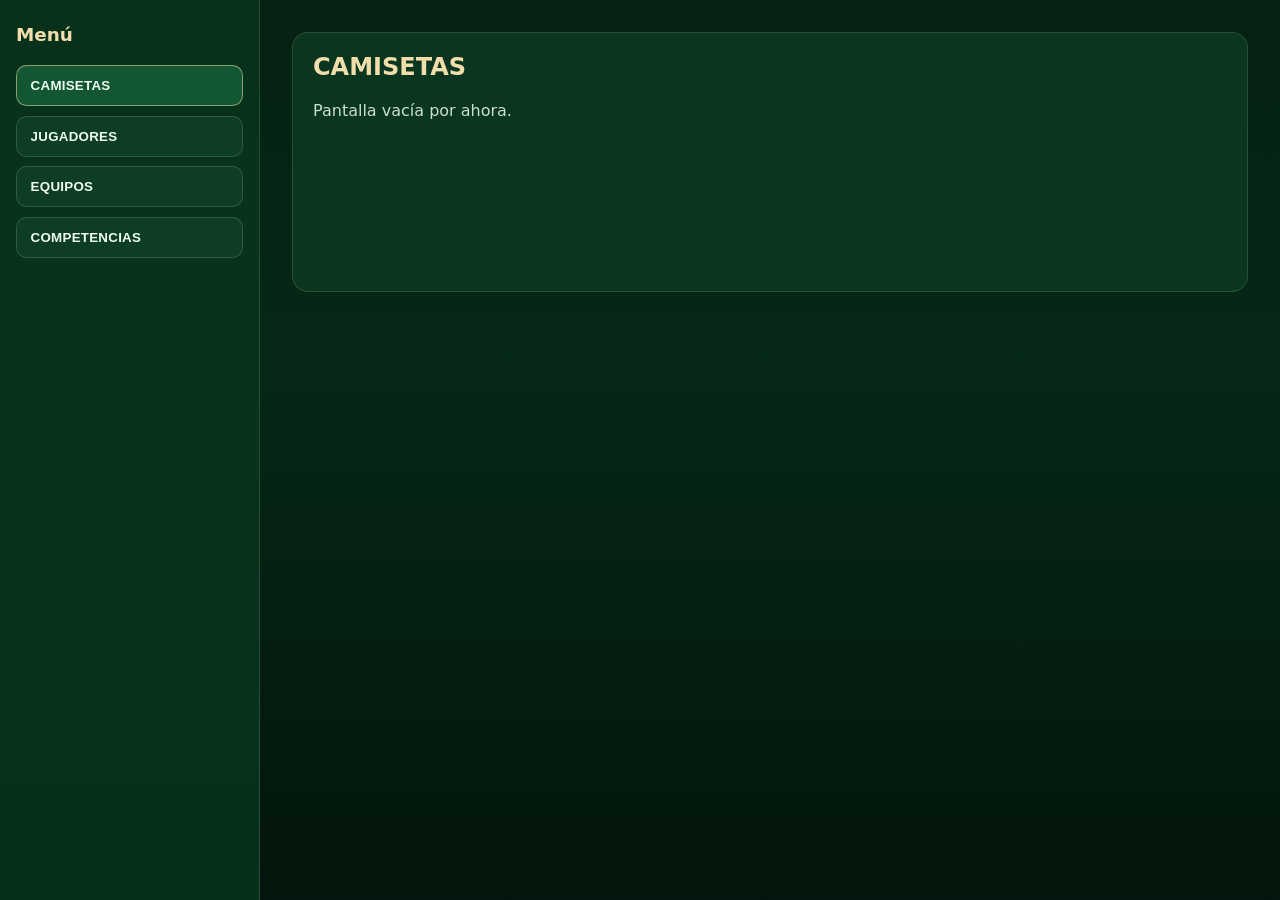
==== commit 41f6778e: "Agregar menú lateral con vistas base vacías" ====
--- a/index.html
+++ b/index.html
@@ -10,233 +10,138 @@
         --bg: #062816;
         --bg-soft: #0d3d23;
         --card: #125632;
-        --card-soft: #1b6b3f;
         --text: #eefaf2;
         --muted: #c9dfcf;
-        --gold: #d4ad4f;
         --gold-soft: #f1deaa;
       }
 
-      * {
-        box-sizing: border-box;
-      }
+      * { box-sizing: border-box; }
 
       body {
         margin: 0;
         min-height: 100vh;
         font-family: "Segoe UI", system-ui, sans-serif;
         color: var(--text);
-        background:
-          radial-gradient(circle at 20% 20%, rgba(255, 255, 255, 0.06), transparent 45%),
-          repeating-linear-gradient(
-            90deg,
-            rgba(255, 255, 255, 0.02),
-            rgba(255, 255, 255, 0.02) 2px,
-            transparent 2px,
-            transparent 72px
-          ),
-          linear-gradient(180deg, #052112 0%, var(--bg) 32%, #03150c 100%);
+        background: linear-gradient(180deg, #052112 0%, var(--bg) 40%, #03150c 100%);
       }
 
       .app {
-        max-width: 1200px;
-        margin: 0 auto;
-        padding: 1.5rem;
+        display: grid;
+        grid-template-columns: 260px 1fr;
+        min-height: 100vh;
       }
 
-      .app-header {
-        background: linear-gradient(120deg, rgba(16, 90, 50, 0.92), rgba(8, 52, 28, 0.95));
-        border: 1px solid rgba(241, 222, 170, 0.35);
-        border-radius: 1rem;
-        padding: 1.5rem;
-        margin-bottom: 1rem;
+      .sidebar {
+        border-right: 1px solid rgba(255, 255, 255, 0.12);
+        background: rgba(8, 52, 28, 0.9);
+        padding: 1.5rem 1rem;
       }
 
-      h1 {
-        margin: 0;
-        font-size: clamp(1.5rem, 2vw, 2.1rem);
+      .sidebar h1 {
+        margin: 0 0 1.25rem;
+        font-size: 1.15rem;
         color: var(--gold-soft);
-        letter-spacing: 0.02em;
       }
 
-      .resume {
-        margin-top: 0.75rem;
-        color: var(--muted);
-        line-height: 1.45;
+      .menu {
+        display: flex;
+        flex-direction: column;
+        gap: 0.6rem;
       }
 
-      .filters {
-        display: flex;
-        flex-wrap: wrap;
-        gap: 0.75rem;
-        align-items: center;
-        background: rgba(10, 47, 27, 0.92);
-        border: 1px solid rgba(255, 255, 255, 0.1);
-        border-radius: 0.9rem;
-        padding: 0.9rem;
-        margin-bottom: 1.15rem;
+      .menu-btn {
+        width: 100%;
+        text-align: left;
+        border: 1px solid rgba(255, 255, 255, 0.15);
+        background: var(--bg-soft);
+        color: var(--text);
+        border-radius: 0.65rem;
+        padding: 0.75rem 0.85rem;
+        font-weight: 700;
+        letter-spacing: 0.02em;
+        cursor: pointer;
       }
 
-      .filters label {
-        font-size: 0.86rem;
-        color: var(--muted);
+      .menu-btn.active {
+        background: var(--card);
+        border-color: rgba(241, 222, 170, 0.55);
       }
 
-      .filters select,
-      .filters input {
-        border: 1px solid rgba(241, 222, 170, 0.3);
-        background: var(--bg-soft);
-        color: var(--text);
-        border-radius: 999px;
-        padding: 0.45rem 0.75rem;
-        min-width: 150px;
+      .content {
+        padding: 2rem;
       }
 
-      .cards {
-        display: grid;
-        gap: 1rem;
-        grid-template-columns: repeat(auto-fit, minmax(260px, 1fr));
+      .view {
+        display: none;
+        background: rgba(13, 61, 35, 0.75);
+        border: 1px solid rgba(255, 255, 255, 0.12);
+        border-radius: 1rem;
+        min-height: 260px;
+        padding: 1.25rem;
       }
 
-      .card {
-        background: linear-gradient(180deg, var(--card-soft), var(--card));
-        border: 1px solid rgba(255, 255, 255, 0.12);
-        border-radius: 1rem;
-        overflow: hidden;
-        box-shadow: 0 10px 30px rgba(0, 0, 0, 0.22);
+      .view.active { display: block; }
+
+      .view h2 { margin-top: 0; color: var(--gold-soft); }
+      .placeholder { color: var(--muted); }
+
+      @media (max-width: 800px) {
+        .app { grid-template-columns: 1fr; }
+        .sidebar { border-right: none; border-bottom: 1px solid rgba(255, 255, 255, 0.12); }
       }
-
-      .card img {
-        width: 100%;
-        aspect-ratio: 4 / 3;
-        object-fit: cover;
-        border-bottom: 1px solid rgba(255, 255, 255, 0.1);
-      }
-
-      .card-body {
-        padding: 0.95rem;
-      }
-
-      .card h2 {
-        margin: 0;
-        font-size: 1.2rem;
-      }
-
-      .meta {
-        margin-top: 0.7rem;
-        display: grid;
-        gap: 0.45rem;
-      }
-
-      .line {
-        display: flex;
-        justify-content: space-between;
-        gap: 0.8rem;
-        font-size: 0.93rem;
-      }
-
-      .line strong {
-        color: var(--gold-soft);
-        font-weight: 700;
-      }
-
-      .shield {
-        display: inline-block;
-        padding: 0.28rem 0.65rem;
-        border-radius: 0.65rem 0.65rem 0.65rem 0.2rem;
-        background: linear-gradient(145deg, #b58a26, var(--gold));
-        color: #162712;
-        font-size: 0.78rem;
-        font-weight: 700;
-        text-transform: uppercase;
-        letter-spacing: 0.04em;
-      }
-
-      .events {
-        margin-top: 0.8rem;
-        padding-top: 0.7rem;
-        border-top: 1px dashed rgba(255, 255, 255, 0.18);
-        color: var(--muted);
-        font-size: 0.88rem;
-      }
-      .inline-form { margin-top: 0.65rem; display: flex; flex-direction: column; gap: 0.45rem; }
-      .actions { display: flex; gap: 0.45rem; }
-      .error { color: #ff8f8f; min-height: 1.1em; margin: 0; font-size: 0.9rem; }
     </style>
   </head>
   <body>
     <main class="app" aria-label="Aplicación de colección de camisetas">
-      <header class="app-header">
-        <h1>Colección histórica de camisetas</h1>
-        <p class="resume">
-          Archivo personal de camisetas icónicas de clubes y selecciones: 24 camisetas, 14 compradas y 10 planificadas,
-          con foco en temporadas campeonas y jugadores emblemáticos.
-        </p>
-      </header>
+      <aside class="sidebar" aria-label="Menú lateral">
+        <h1>Menú</h1>
+        <nav class="menu" aria-label="Navegación principal">
+          <button class="menu-btn active" data-view="camisetas">CAMISETAS</button>
+          <button class="menu-btn" data-view="jugadores">JUGADORES</button>
+          <button class="menu-btn" data-view="equipos">EQUIPOS</button>
+          <button class="menu-btn" data-view="competencias">COMPETENCIAS</button>
+        </nav>
+      </aside>
 
-      <section class="filters" aria-label="Barra de filtros de camisetas">
-        <label>
-          Estado
-          <select aria-label="Filtrar por estado de compra">
-            <option>Todas</option>
-            <option>Comprada</option>
-            <option>Planificada</option>
-          </select>
-        </label>
-        <label>
-          Competición
-          <select aria-label="Filtrar por competición">
-            <option>Todas</option>
-            <option>Champions League</option>
-            <option>Copa del Mundo</option>
-            <option>Liga local</option>
-          </select>
-        </label>
-        <label>
-          Buscar jugador
-          <input type="search" placeholder="Ej: Messi" aria-label="Buscar camiseta por jugador" />
-        </label>
-      </section>
-
-      <section class="cards" aria-label="Grid de tarjetas de camisetas">
-        <article class="card" aria-label="Tarjeta de camiseta de Lionel Messi">
-          <img src="https://images.unsplash.com/photo-1517466787929-bc90951d0974?auto=format&fit=crop&w=1200&q=80" alt="Camiseta azulgrana en exposición" />
-          <div class="card-body">
-            <header>
-              <h2>Camiseta</h2>
-              <span class="shield">Comprada</span>
-            </header>
-            <div class="meta">
-              <p class="line"><span>Jugador</span><strong>Lionel Messi</strong></p>
-              <p class="line"><span>Equipo / selección</span><strong>FC Barcelona</strong></p>
-              <p class="line"><span>Dorsal</span><strong>10</strong></p>
-              <p class="line"><span>Temporada</span><strong>2010/2011</strong></p>
-              <p class="line"><span>Campeonatos</span><strong>Champions + Liga</strong></p>
-              <p class="line"><span>Títulos</span><strong>2 títulos oficiales</strong></p>
-            </div>
-            <p class="events">Acontecimientos extra: final de Wembley 2011, balón de oro del jugador ese año.</p>
-          </div>
+      <section class="content" aria-live="polite">
+        <article id="camisetas" class="view active">
+          <h2>CAMISETAS</h2>
+          <p class="placeholder">Pantalla vacía por ahora.</p>
         </article>
 
-        <article class="card" aria-label="Tarjeta de camiseta de Kylian Mbappé">
-          <img src="https://images.unsplash.com/photo-1552667466-07770ae110d0?auto=format&fit=crop&w=1200&q=80" alt="Camiseta blanca de selección en percha" />
-          <div class="card-body">
-            <header>
-              <h2>Camiseta</h2>
-              <span class="shield">Planificada</span>
-            </header>
-            <div class="meta">
-              <p class="line"><span>Jugador</span><strong>Kylian Mbappé</strong></p>
-              <p class="line"><span>Equipo / selección</span><strong>Francia</strong></p>
-              <p class="line"><span>Dorsal</span><strong>10</strong></p>
-              <p class="line"><span>Temporada</span><strong>Mundial 2022</strong></p>
-              <p class="line"><span>Campeonatos</span><strong>Subcampeón Copa del Mundo</strong></p>
-              <p class="line"><span>Títulos</span><strong>Botín de Oro del torneo</strong></p>
-            </div>
-            <p class="events">Acontecimientos extra: hat-trick en final mundialista y liderazgo ofensivo del torneo.</p>
-          </div>
+        <article id="jugadores" class="view">
+          <h2>JUGADORES</h2>
+          <p class="placeholder">Pantalla vacía por ahora.</p>
+        </article>
+
+        <article id="equipos" class="view">
+          <h2>EQUIPOS</h2>
+          <p class="placeholder">Pantalla vacía por ahora.</p>
+        </article>
+
+        <article id="competencias" class="view">
+          <h2>COMPETENCIAS</h2>
+          <p class="placeholder">Pantalla vacía por ahora.</p>
         </article>
       </section>
     </main>
+
+    <script>
+      const menuButtons = document.querySelectorAll('.menu-btn');
+      const views = document.querySelectorAll('.view');
+
+      menuButtons.forEach((button) => {
+        button.addEventListener('click', () => {
+          const target = button.dataset.view;
+
+          menuButtons.forEach((item) => item.classList.remove('active'));
+          button.classList.add('active');
+
+          views.forEach((view) => {
+            view.classList.toggle('active', view.id === target);
+          });
+        });
+      });
+    </script>
   </body>
 </html>
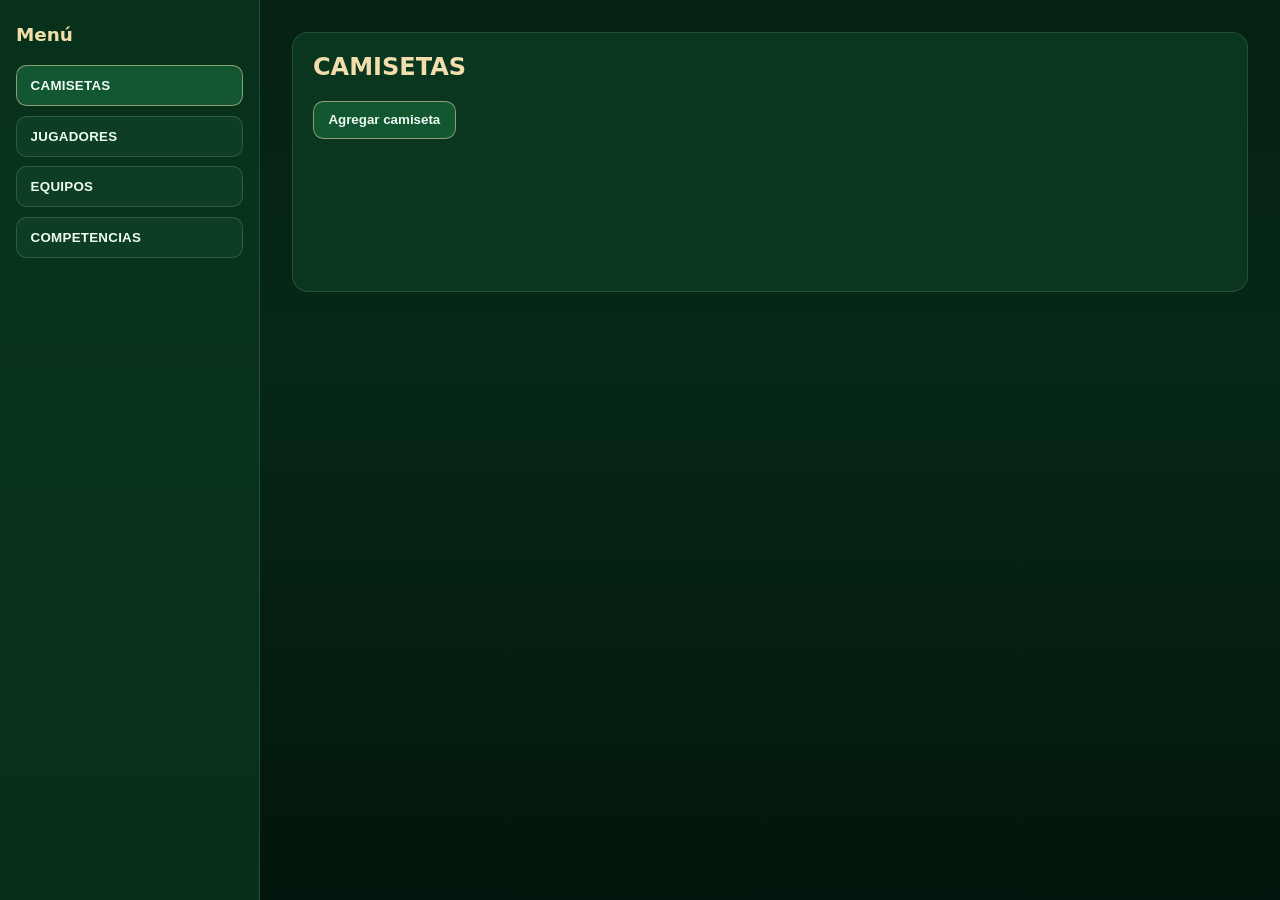
==== commit f915e210: "Agregar formulario de nueva camiseta en sección CAMISETAS" ====
--- a/index.html
+++ b/index.html
@@ -85,9 +85,76 @@
       .view h2 { margin-top: 0; color: var(--gold-soft); }
       .placeholder { color: var(--muted); }
 
+      .action-row {
+        display: flex;
+        gap: 0.75rem;
+        margin-bottom: 1rem;
+      }
+
+      .primary-btn {
+        border: 1px solid rgba(241, 222, 170, 0.55);
+        background: var(--card);
+        color: var(--text);
+        border-radius: 0.65rem;
+        padding: 0.65rem 0.9rem;
+        font-weight: 700;
+        cursor: pointer;
+      }
+
+      .shirt-form {
+        display: none;
+        margin-top: 0.5rem;
+        padding: 1rem;
+        border-radius: 0.75rem;
+        border: 1px solid rgba(255, 255, 255, 0.2);
+        background: rgba(6, 40, 22, 0.6);
+      }
+
+      .shirt-form.open {
+        display: block;
+      }
+
+      .form-grid {
+        display: grid;
+        grid-template-columns: repeat(2, minmax(180px, 1fr));
+        gap: 0.85rem;
+      }
+
+      .field {
+        display: flex;
+        flex-direction: column;
+        gap: 0.3rem;
+      }
+
+      .field.full {
+        grid-column: span 2;
+      }
+
+      label {
+        font-size: 0.9rem;
+        font-weight: 600;
+      }
+
+      input,
+      select {
+        border: 1px solid rgba(255, 255, 255, 0.22);
+        background: rgba(0, 0, 0, 0.18);
+        color: var(--text);
+        border-radius: 0.55rem;
+        padding: 0.55rem 0.65rem;
+        font: inherit;
+      }
+
+      .help {
+        color: var(--muted);
+        font-size: 0.82rem;
+      }
+
       @media (max-width: 800px) {
         .app { grid-template-columns: 1fr; }
         .sidebar { border-right: none; border-bottom: 1px solid rgba(255, 255, 255, 0.12); }
+        .form-grid { grid-template-columns: 1fr; }
+        .field.full { grid-column: span 1; }
       }
     </style>
   </head>
@@ -106,7 +173,61 @@
       <section class="content" aria-live="polite">
         <article id="camisetas" class="view active">
           <h2>CAMISETAS</h2>
-          <p class="placeholder">Pantalla vacía por ahora.</p>
+          <div class="action-row">
+            <button id="open-shirt-form" class="primary-btn" type="button">Agregar camiseta</button>
+          </div>
+
+          <form id="shirt-form" class="shirt-form" aria-label="Formulario para agregar camiseta">
+            <div class="form-grid">
+              <div class="field">
+                <label for="team">Equipo *</label>
+                <input id="team" name="team" type="text" required placeholder="Ej: Boca Juniors" />
+              </div>
+
+              <div class="field">
+                <label for="player">Jugador *</label>
+                <input id="player" name="player" type="text" required placeholder="Ej: Riquelme" />
+              </div>
+
+              <div class="field">
+                <label for="number">Dorsal *</label>
+                <input id="number" name="number" type="text" required placeholder="Ej: 10" />
+              </div>
+
+              <div class="field">
+                <label for="competition">Competencia (opcional)</label>
+                <select id="competition" name="competition">
+                  <option value="">Selecciona una opción</option>
+                  <option>Torneo Nacional</option>
+                  <option>Copa Nacional</option>
+                  <option>Libertadores</option>
+                  <option>Champions</option>
+                  <option>Mundial</option>
+                  <option>Copa América</option>
+                  <option>Eurocopa</option>
+                  <option>Otro</option>
+                </select>
+              </div>
+
+              <div class="field">
+                <label for="year">Año *</label>
+                <input id="year" name="year" type="number" min="1960" max="2026" required />
+                <span class="help">Desde 1960 hasta 2026.</span>
+              </div>
+
+              <div class="field">
+                <label for="type">Tipo de camiseta *</label>
+                <select id="type" name="type" required>
+                  <option value="">Selecciona un tipo</option>
+                  <option>Titular</option>
+                  <option>Suplente</option>
+                  <option>Tercera</option>
+                  <option>Cuarta</option>
+                  <option>Especial</option>
+                </select>
+              </div>
+            </div>
+          </form>
         </article>
 
         <article id="jugadores" class="view">
@@ -129,6 +250,8 @@
     <script>
       const menuButtons = document.querySelectorAll('.menu-btn');
       const views = document.querySelectorAll('.view');
+      const openFormButton = document.querySelector('#open-shirt-form');
+      const shirtForm = document.querySelector('#shirt-form');
 
       menuButtons.forEach((button) => {
         button.addEventListener('click', () => {
@@ -142,6 +265,10 @@
           });
         });
       });
+
+      openFormButton.addEventListener('click', () => {
+        shirtForm.classList.toggle('open');
+      });
     </script>
   </body>
 </html>
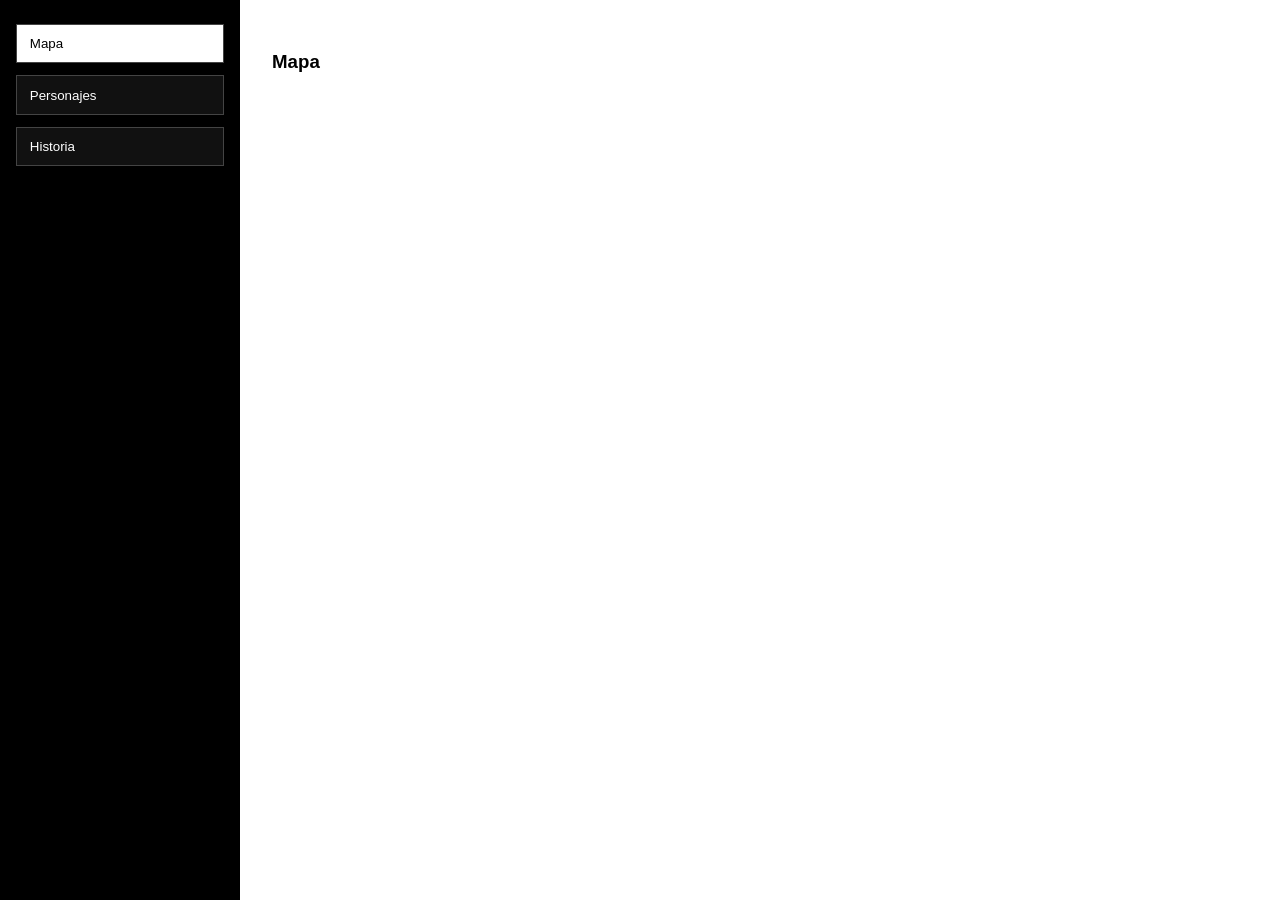
==== commit 4f02f4a7: "Reemplaza la interfaz por layout base con menú lateral" ====
--- a/index.html
+++ b/index.html
@@ -3,271 +3,100 @@
   <head>
     <meta charset="UTF-8" />
     <meta name="viewport" content="width=device-width, initial-scale=1.0" />
-    <title>Colección de camisetas</title>
+    <title>Panel</title>
     <style>
-      :root {
-        color-scheme: dark;
-        --bg: #062816;
-        --bg-soft: #0d3d23;
-        --card: #125632;
-        --text: #eefaf2;
-        --muted: #c9dfcf;
-        --gold-soft: #f1deaa;
-      }
-
       * { box-sizing: border-box; }
-
       body {
         margin: 0;
         min-height: 100vh;
-        font-family: "Segoe UI", system-ui, sans-serif;
-        color: var(--text);
-        background: linear-gradient(180deg, #052112 0%, var(--bg) 40%, #03150c 100%);
+        font-family: Arial, sans-serif;
+        background: #fff;
       }
 
       .app {
         display: grid;
-        grid-template-columns: 260px 1fr;
+        grid-template-columns: 240px 1fr;
         min-height: 100vh;
       }
 
       .sidebar {
-        border-right: 1px solid rgba(255, 255, 255, 0.12);
-        background: rgba(8, 52, 28, 0.9);
+        background: #000;
+        color: #fff;
         padding: 1.5rem 1rem;
-      }
-
-      .sidebar h1 {
-        margin: 0 0 1.25rem;
-        font-size: 1.15rem;
-        color: var(--gold-soft);
       }
 
       .menu {
         display: flex;
         flex-direction: column;
-        gap: 0.6rem;
+        gap: 0.75rem;
       }
 
-      .menu-btn {
-        width: 100%;
+      .menu button {
+        border: 1px solid #444;
+        background: #111;
+        color: #fff;
+        padding: 0.7rem 0.8rem;
         text-align: left;
-        border: 1px solid rgba(255, 255, 255, 0.15);
-        background: var(--bg-soft);
-        color: var(--text);
-        border-radius: 0.65rem;
-        padding: 0.75rem 0.85rem;
-        font-weight: 700;
-        letter-spacing: 0.02em;
         cursor: pointer;
       }
 
-      .menu-btn.active {
-        background: var(--card);
-        border-color: rgba(241, 222, 170, 0.55);
+      .menu button.active {
+        background: #fff;
+        color: #000;
       }
 
       .content {
         padding: 2rem;
+        background: #fff;
       }
 
-      .view {
-        display: none;
-        background: rgba(13, 61, 35, 0.75);
-        border: 1px solid rgba(255, 255, 255, 0.12);
-        border-radius: 1rem;
-        min-height: 260px;
-        padding: 1.25rem;
-      }
-
+      .view { display: none; }
       .view.active { display: block; }
 
-      .view h2 { margin-top: 0; color: var(--gold-soft); }
-      .placeholder { color: var(--muted); }
-
-      .action-row {
-        display: flex;
-        gap: 0.75rem;
-        margin-bottom: 1rem;
-      }
-
-      .primary-btn {
-        border: 1px solid rgba(241, 222, 170, 0.55);
-        background: var(--card);
-        color: var(--text);
-        border-radius: 0.65rem;
-        padding: 0.65rem 0.9rem;
-        font-weight: 700;
-        cursor: pointer;
-      }
-
-      .shirt-form {
-        display: none;
-        margin-top: 0.5rem;
-        padding: 1rem;
-        border-radius: 0.75rem;
-        border: 1px solid rgba(255, 255, 255, 0.2);
-        background: rgba(6, 40, 22, 0.6);
-      }
-
-      .shirt-form.open {
-        display: block;
-      }
-
-      .form-grid {
-        display: grid;
-        grid-template-columns: repeat(2, minmax(180px, 1fr));
-        gap: 0.85rem;
-      }
-
-      .field {
-        display: flex;
-        flex-direction: column;
-        gap: 0.3rem;
-      }
-
-      .field.full {
-        grid-column: span 2;
-      }
-
-      label {
-        font-size: 0.9rem;
-        font-weight: 600;
-      }
-
-      input,
-      select {
-        border: 1px solid rgba(255, 255, 255, 0.22);
-        background: rgba(0, 0, 0, 0.18);
-        color: var(--text);
-        border-radius: 0.55rem;
-        padding: 0.55rem 0.65rem;
-        font: inherit;
-      }
-
-      .help {
-        color: var(--muted);
-        font-size: 0.82rem;
-      }
-
-      @media (max-width: 800px) {
+      @media (max-width: 700px) {
         .app { grid-template-columns: 1fr; }
-        .sidebar { border-right: none; border-bottom: 1px solid rgba(255, 255, 255, 0.12); }
-        .form-grid { grid-template-columns: 1fr; }
-        .field.full { grid-column: span 1; }
       }
     </style>
   </head>
   <body>
-    <main class="app" aria-label="Aplicación de colección de camisetas">
+    <main class="app">
       <aside class="sidebar" aria-label="Menú lateral">
-        <h1>Menú</h1>
-        <nav class="menu" aria-label="Navegación principal">
-          <button class="menu-btn active" data-view="camisetas">CAMISETAS</button>
-          <button class="menu-btn" data-view="jugadores">JUGADORES</button>
-          <button class="menu-btn" data-view="equipos">EQUIPOS</button>
-          <button class="menu-btn" data-view="competencias">COMPETENCIAS</button>
+        <nav class="menu">
+          <button class="tab active" data-view="mapa">Mapa</button>
+          <button class="tab" data-view="personajes">Personajes</button>
+          <button class="tab" data-view="historia">Historia</button>
         </nav>
       </aside>
 
       <section class="content" aria-live="polite">
-        <article id="camisetas" class="view active">
-          <h2>CAMISETAS</h2>
-          <div class="action-row">
-            <button id="open-shirt-form" class="primary-btn" type="button">Agregar camiseta</button>
-          </div>
-
-          <form id="shirt-form" class="shirt-form" aria-label="Formulario para agregar camiseta">
-            <div class="form-grid">
-              <div class="field">
-                <label for="team">Equipo *</label>
-                <input id="team" name="team" type="text" required placeholder="Ej: Boca Juniors" />
-              </div>
-
-              <div class="field">
-                <label for="player">Jugador *</label>
-                <input id="player" name="player" type="text" required placeholder="Ej: Riquelme" />
-              </div>
-
-              <div class="field">
-                <label for="number">Dorsal *</label>
-                <input id="number" name="number" type="text" required placeholder="Ej: 10" />
-              </div>
-
-              <div class="field">
-                <label for="competition">Competencia (opcional)</label>
-                <select id="competition" name="competition">
-                  <option value="">Selecciona una opción</option>
-                  <option>Torneo Nacional</option>
-                  <option>Copa Nacional</option>
-                  <option>Libertadores</option>
-                  <option>Champions</option>
-                  <option>Mundial</option>
-                  <option>Copa América</option>
-                  <option>Eurocopa</option>
-                  <option>Otro</option>
-                </select>
-              </div>
-
-              <div class="field">
-                <label for="year">Año *</label>
-                <input id="year" name="year" type="number" min="1960" max="2026" required />
-                <span class="help">Desde 1960 hasta 2026.</span>
-              </div>
-
-              <div class="field">
-                <label for="type">Tipo de camiseta *</label>
-                <select id="type" name="type" required>
-                  <option value="">Selecciona un tipo</option>
-                  <option>Titular</option>
-                  <option>Suplente</option>
-                  <option>Tercera</option>
-                  <option>Cuarta</option>
-                  <option>Especial</option>
-                </select>
-              </div>
-            </div>
-          </form>
+        <article id="mapa" class="view active">
+          <h1>Mapa</h1>
         </article>
 
-        <article id="jugadores" class="view">
-          <h2>JUGADORES</h2>
-          <p class="placeholder">Pantalla vacía por ahora.</p>
+        <article id="personajes" class="view">
+          <h1>Personajes</h1>
         </article>
 
-        <article id="equipos" class="view">
-          <h2>EQUIPOS</h2>
-          <p class="placeholder">Pantalla vacía por ahora.</p>
-        </article>
-
-        <article id="competencias" class="view">
-          <h2>COMPETENCIAS</h2>
-          <p class="placeholder">Pantalla vacía por ahora.</p>
+        <article id="historia" class="view">
+          <h1>Historia</h1>
         </article>
       </section>
     </main>
 
     <script>
-      const menuButtons = document.querySelectorAll('.menu-btn');
+      const tabs = document.querySelectorAll('.tab');
       const views = document.querySelectorAll('.view');
-      const openFormButton = document.querySelector('#open-shirt-form');
-      const shirtForm = document.querySelector('#shirt-form');
 
-      menuButtons.forEach((button) => {
-        button.addEventListener('click', () => {
-          const target = button.dataset.view;
+      tabs.forEach((tab) => {
+        tab.addEventListener('click', () => {
+          const target = tab.dataset.view;
 
-          menuButtons.forEach((item) => item.classList.remove('active'));
-          button.classList.add('active');
+          tabs.forEach((button) => button.classList.remove('active'));
+          views.forEach((view) => view.classList.remove('active'));
 
-          views.forEach((view) => {
-            view.classList.toggle('active', view.id === target);
-          });
+          tab.classList.add('active');
+          document.getElementById(target).classList.add('active');
         });
-      });
-
-      openFormButton.addEventListener('click', () => {
-        shirtForm.classList.toggle('open');
       });
     </script>
   </body>
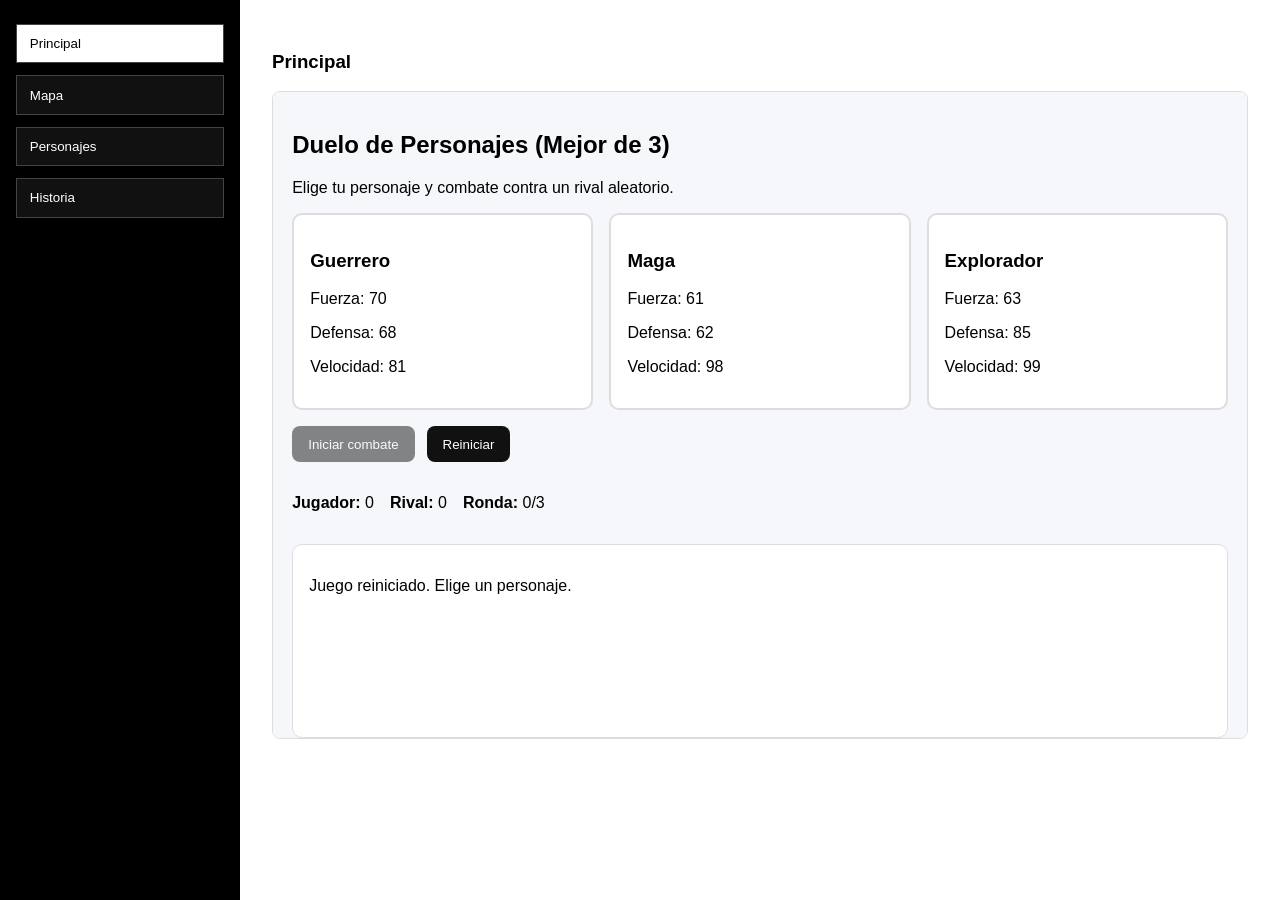
==== commit a8865e87: "Agregar sección Principal con minijuego de combate" ====
--- a/index.html
+++ b/index.html
@@ -53,6 +53,13 @@
       .view { display: none; }
       .view.active { display: block; }
 
+      .game-frame {
+        width: 100%;
+        min-height: 72vh;
+        border: 1px solid #ddd;
+        border-radius: 8px;
+      }
+
       @media (max-width: 700px) {
         .app { grid-template-columns: 1fr; }
       }
@@ -62,14 +69,20 @@
     <main class="app">
       <aside class="sidebar" aria-label="Menú lateral">
         <nav class="menu">
-          <button class="tab active" data-view="mapa">Mapa</button>
+          <button class="tab active" data-view="principal">Principal</button>
+          <button class="tab" data-view="mapa">Mapa</button>
           <button class="tab" data-view="personajes">Personajes</button>
           <button class="tab" data-view="historia">Historia</button>
         </nav>
       </aside>
 
       <section class="content" aria-live="polite">
-        <article id="mapa" class="view active">
+        <article id="principal" class="view active">
+          <h1>Principal</h1>
+          <iframe class="game-frame" src="principal.html" title="Juego Principal"></iframe>
+        </article>
+
+        <article id="mapa" class="view">
           <h1>Mapa</h1>
         </article>
 
